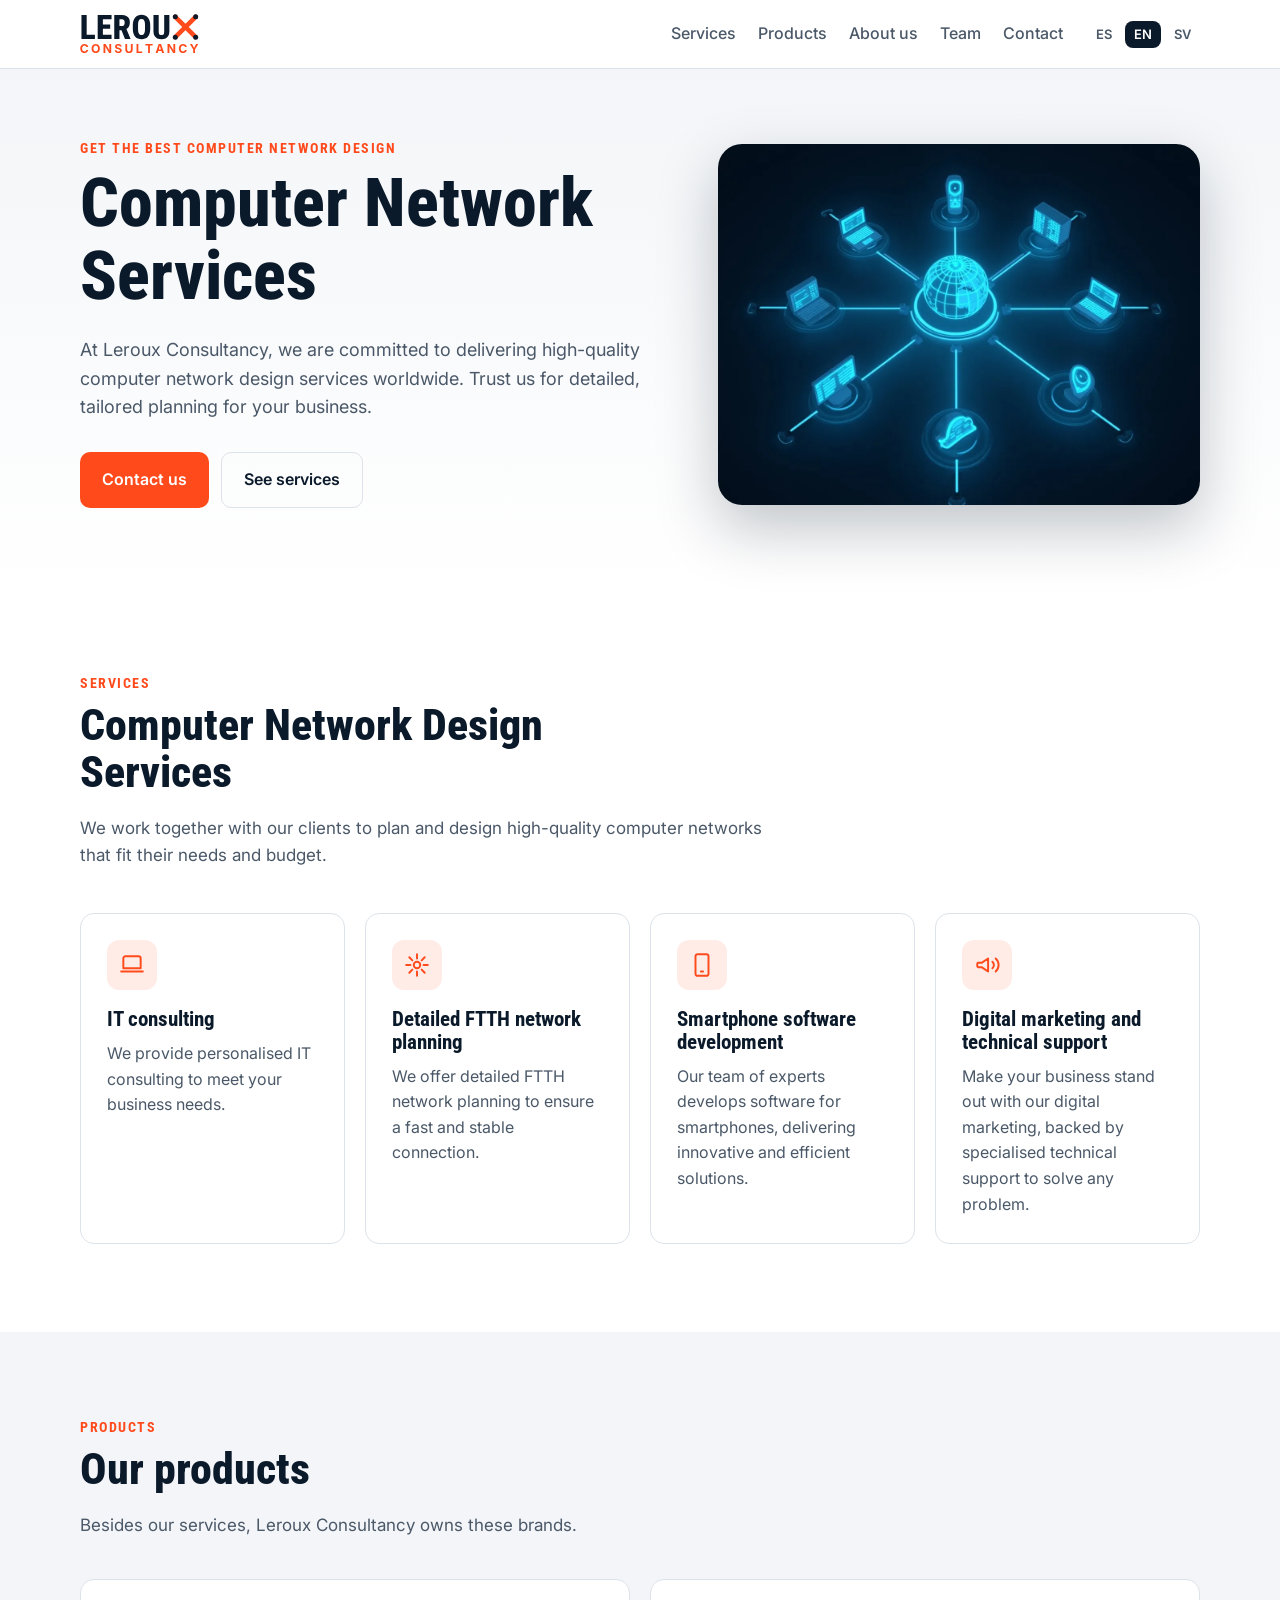
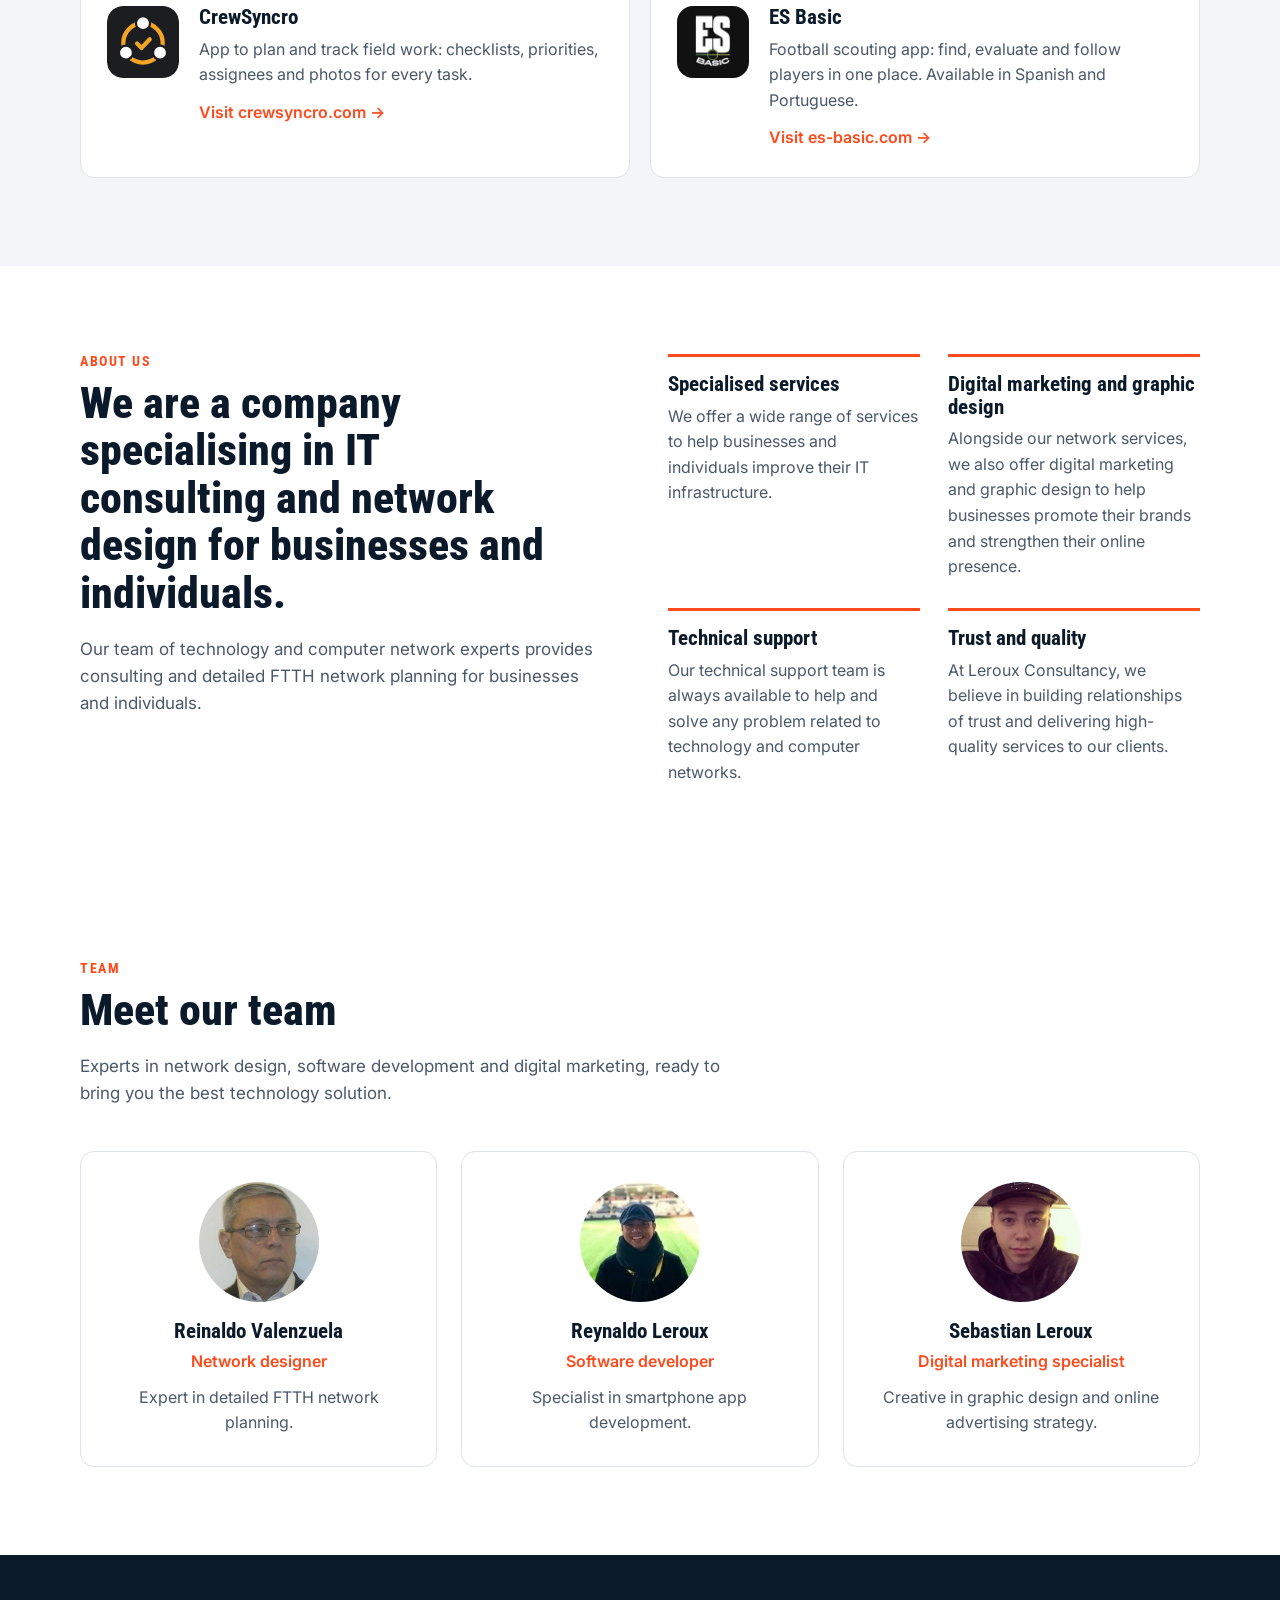
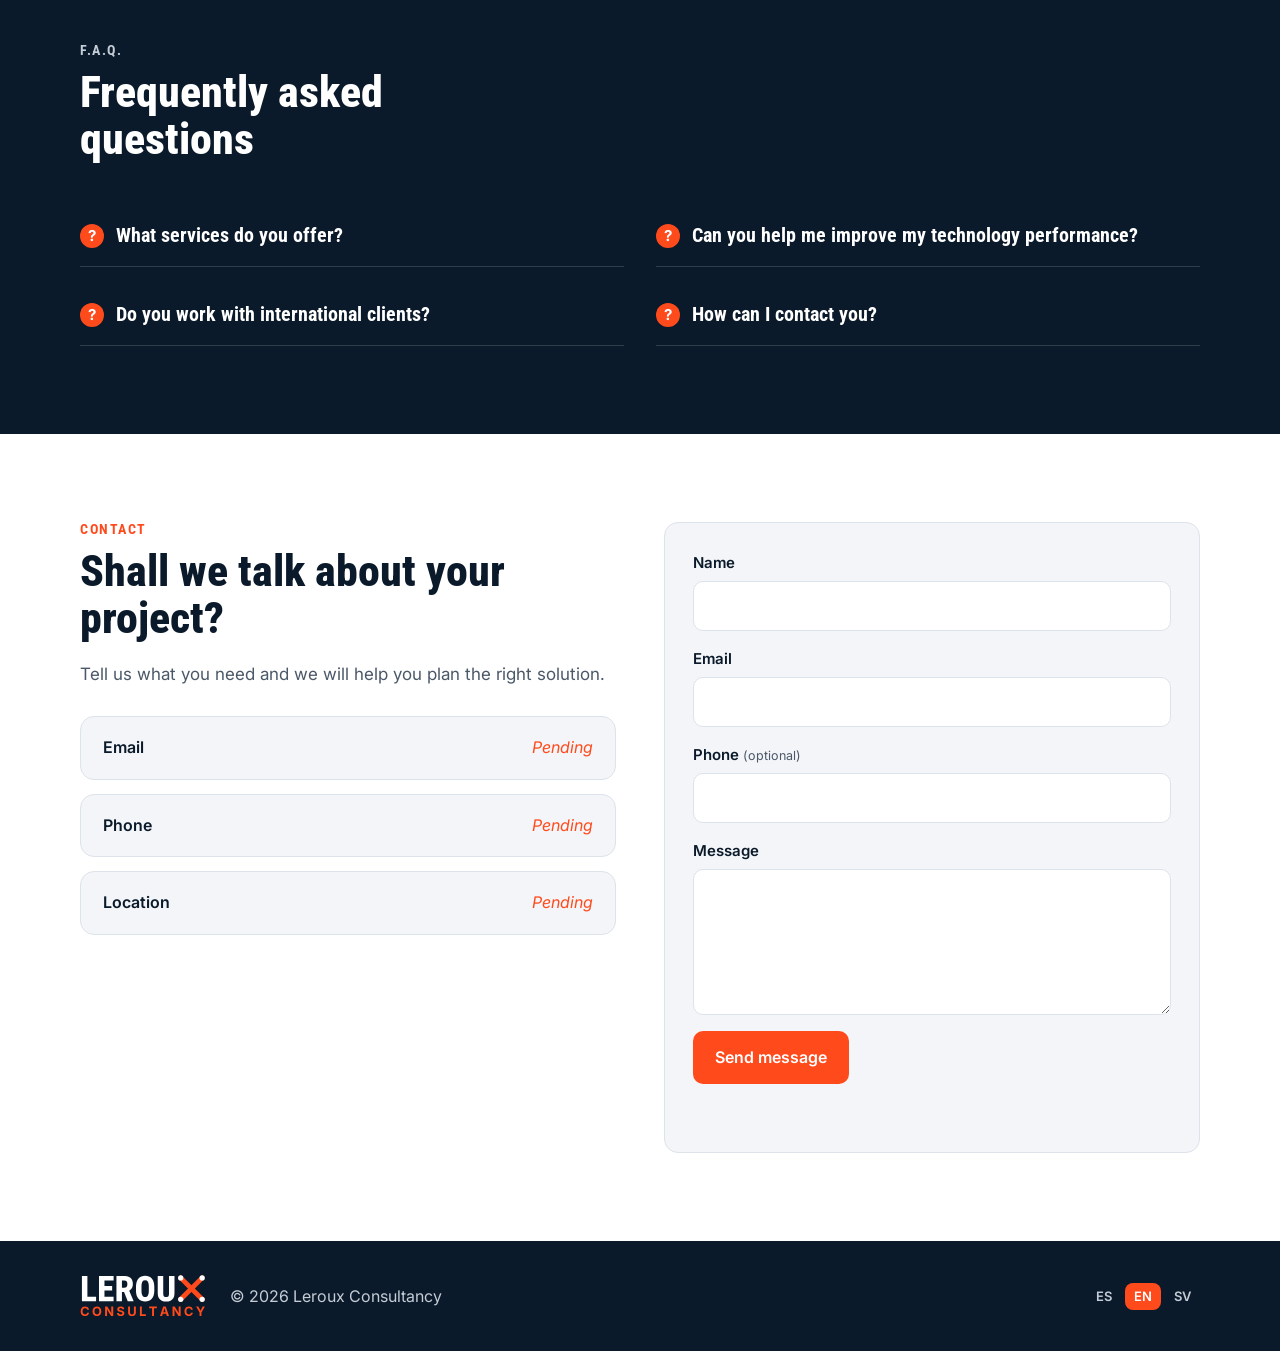
==== en/index.html @ a8c865a7 "Use network photo in the hero section Co-Authored-By: Claude Opus 5.5 <noreply@anthropic.com> Claude" ====
<!doctype html>
<html lang="en">
<head>
<meta charset="utf-8">
<meta name="viewport" content="width=device-width, initial-scale=1">
<title>Leroux Consultancy — Computer network and FTTH design</title>
<meta name="description" content="IT consulting, detailed FTTH network planning, smartphone software development and digital marketing for businesses and individuals.">
<link rel="alternate" hreflang="es" href="https://lerouxconsultancy.com/"><link rel="alternate" hreflang="en" href="https://lerouxconsultancy.com/en/"><link rel="alternate" hreflang="sv" href="https://lerouxconsultancy.com/sv/">
<link rel="icon" href="../assets/logo.svg" type="image/svg+xml">
<link rel="apple-touch-icon" href="../assets/apple-touch-icon.png">
<link rel="preconnect" href="https://fonts.googleapis.com">
<link rel="preconnect" href="https://fonts.gstatic.com" crossorigin>
<link href="https://fonts.googleapis.com/css2?family=Inter:wght@400;500;600&family=Roboto+Condensed:wght@600;700;800&display=swap" rel="stylesheet">
<link rel="stylesheet" href="../assets/styles.css">
</head>
<body>
<header class="site-header">
  <div class="wrap header-row">
    <a class="brand" href="../en/" aria-label="Leroux Consultancy"><svg class="wordmark" aria-hidden="true" xmlns="http://www.w3.org/2000/svg" viewBox="0 0 394.6 153.0"><path d="M65.41015625 78.544921875V91.09375H25.2734375V20.0H40.80078125V78.544921875ZM115.03125 78.544921875V91.09375H73.625V20.0H115.03125V32.59765625H89.15234375V48.515625H110.9296875V60.625H89.15234375V78.544921875ZM123.099609375 20.0H146.68359375Q153.8125 20.0 158.939453125 22.44140625Q164.06640625 24.8828125 166.8251953125 29.66796875Q169.583984375 34.453125 169.583984375 41.484375Q169.583984375 47.44140625 168.021484375 51.5185546875Q166.458984375 55.595703125 163.626953125 58.28125Q161.72265625 60.087890625 159.330078125 61.40625L171.634765625 90.361328125V91.09375H155.033203125L144.6328125 65.5078125H138.626953125V91.09375H123.099609375ZM138.626953125 52.958984375H146.29296875Q148.9296875 52.958984375 150.638671875 51.73828125Q152.34765625 50.517578125 153.2021484375 48.2470703125Q154.056640625 45.9765625 154.056640625 42.8515625Q154.056640625 39.62890625 153.2509765625 37.333984375Q152.4453125 35.0390625 150.8583984375 33.818359375Q149.271484375 32.59765625 146.68359375 32.59765625H138.626953125ZM230.38671875 50.126953125V61.455078125Q230.38671875 69.0234375 228.53125 74.7607421875Q226.67578125 80.498046875 223.2333984375 84.35546875Q219.791015625 88.212890625 215.0302734375 90.1416015625Q210.26953125 92.0703125 204.5078125 92.0703125Q198.697265625 92.0703125 193.912109375 90.1416015625Q189.126953125 88.212890625 185.66015625 84.35546875Q182.193359375 80.498046875 180.3134765625 74.7607421875Q178.43359375 69.0234375 178.43359375 61.455078125V50.126953125Q178.43359375 42.4609375 180.3134765625 36.6259765625Q182.193359375 30.791015625 185.6357421875 26.9091796875Q189.078125 23.02734375 193.8388671875 21.025390625Q198.599609375 19.0234375 204.41015625 19.0234375Q210.220703125 19.0234375 214.9814453125 21.025390625Q219.7421875 23.02734375 223.1845703125 26.9091796875Q226.626953125 30.791015625 228.5068359375 36.6259765625Q230.38671875 42.4609375 230.38671875 50.126953125ZM214.810546875 61.455078125V50.029296875Q214.810546875 45.09765625 214.1513671875 41.630859375Q213.4921875 38.1640625 212.173828125 35.966796875Q210.85546875 33.76953125 208.9267578125 32.744140625Q206.998046875 31.71875 204.41015625 31.71875Q201.7734375 31.71875 199.8203125 32.744140625Q197.8671875 33.76953125 196.5732421875 35.966796875Q195.279296875 38.1640625 194.6689453125 41.630859375Q194.05859375 45.09765625 194.05859375 50.029296875V61.455078125Q194.05859375 66.240234375 194.693359375 69.658203125Q195.328125 73.076171875 196.646484375 75.224609375Q197.96484375 77.373046875 199.91796875 78.3984375Q201.87109375 79.423828125 204.5078125 79.423828125Q207.046875 79.423828125 208.9755859375 78.3984375Q210.904296875 77.373046875 212.1982421875 75.224609375Q213.4921875 73.076171875 214.1513671875 69.658203125Q214.810546875 66.240234375 214.810546875 61.455078125ZM272.048828125 20.0H287.576171875V68.583984375Q287.576171875 76.8359375 284.5732421875 82.0361328125Q281.5703125 87.236328125 276.248046875 89.6533203125Q270.92578125 92.0703125 263.89453125 92.0703125Q256.814453125 92.0703125 251.443359375 89.6533203125Q246.072265625 87.236328125 243.0693359375 82.0361328125Q240.06640625 76.8359375 240.06640625 68.583984375V20.0H255.642578125V68.583984375Q255.642578125 73.125 256.5703125 75.4931640625Q257.498046875 77.861328125 259.3291015625 78.69140625Q261.16015625 79.521484375 263.89453125 79.521484375Q266.677734375 79.521484375 268.4599609375 78.69140625Q270.2421875 77.861328125 271.1455078125 75.4931640625Q272.048828125 73.125 272.048828125 68.583984375Z" fill="currentColor"/><path d="M305.16 25.15 L365.95 85.94 M365.95 25.15 L305.16 85.94" stroke="#ff4a1c" stroke-width="13.76" stroke-linecap="round"/><g fill="currentColor"><circle cx="305.16" cy="25.15" r="7.46"/><circle cx="305.16" cy="85.94" r="7.46"/><circle cx="365.95" cy="25.15" r="7.46"/><circle cx="365.95" cy="85.94" r="7.46"/></g><path d="M34.00830078125 133.40537109375Q30.4794921875 133.40537109375 27.6903076171875 131.8013671875Q24.901123046875 130.19736328125 23.2882080078125 127.149755859375Q21.67529296875 124.1021484375 21.67529296875 119.78916015625Q21.67529296875 115.458349609375 23.297119140625 112.4018310546875Q24.9189453125 109.3453125 27.717041015625 107.74130859375Q30.51513671875 106.1373046875 34.00830078125 106.1373046875Q36.271728515625 106.1373046875 38.2232666015625 106.7699951171875Q40.1748046875 107.402685546875 41.689697265625 108.614599609375Q43.20458984375 109.826513671875 44.1669921875 111.5820068359375Q45.12939453125 113.3375 45.432373046875 115.58310546875H39.92529296875Q39.7470703125 114.478125 39.2391357421875 113.6315673828125Q38.731201171875 112.785009765625 37.9737548828125 112.1879638671875Q37.21630859375 111.59091796875 36.236083984375 111.2790283203125Q35.255859375 110.967138671875 34.115234375 110.967138671875Q32.0478515625 110.967138671875 30.4884033203125 112.000830078125Q28.928955078125 113.034521484375 28.0645751953125 115.0038818359375Q27.2001953125 116.9732421875 27.2001953125 119.78916015625Q27.2001953125 122.658544921875 28.073486328125 124.618994140625Q28.94677734375 126.579443359375 30.497314453125 127.577490234375Q32.0478515625 128.575537109375 34.097412109375 128.575537109375Q35.238037109375 128.575537109375 36.2093505859375 128.2636474609375Q37.1806640625 127.9517578125 37.9559326171875 127.3547119140625Q38.731201171875 126.757666015625 39.2391357421875 125.902197265625Q39.7470703125 125.046728515625 39.943115234375 123.9595703125H45.4501953125Q45.236328125 125.8130859375 44.3541259765625 127.506201171875Q43.471923828125 129.19931640625 42.010498046875 130.535986328125Q40.549072265625 131.87265625 38.53515625 132.639013671875Q36.521240234375 133.40537109375 34.00830078125 133.40537109375ZM67.7868896484375 133.40537109375Q64.2759033203125 133.40537109375 61.468896484374994 131.8013671875Q58.6618896484375 130.19736328125 57.03115234375 127.149755859375Q55.4004150390625 124.1021484375 55.4004150390625 119.78916015625Q55.4004150390625 115.458349609375 57.03115234375 112.4018310546875Q58.6618896484375 109.3453125 61.468896484374994 107.74130859375Q64.2759033203125 106.1373046875 67.7868896484375 106.1373046875Q71.3156982421875 106.1373046875 74.1137939453125 107.74130859375Q76.9118896484375 109.3453125 78.542626953125 112.4018310546875Q80.1733642578125 115.458349609375 80.1733642578125 119.78916015625Q80.1733642578125 124.1021484375 78.542626953125 127.149755859375Q76.9118896484375 130.19736328125 74.1137939453125 131.8013671875Q71.3156982421875 133.40537109375 67.7868896484375 133.40537109375ZM67.7868896484375 128.575537109375Q69.8542724609375 128.575537109375 71.3958984375 127.5685791015625Q72.9375244140625 126.56162109375 73.7929931640625 124.5922607421875Q74.6484619140625 122.622900390625 74.6484619140625 119.78916015625Q74.6484619140625 116.919775390625 73.7929931640625 114.9504150390625Q72.9375244140625 112.9810546875 71.3958984375 111.9740966796875Q69.8542724609375 110.967138671875 67.7868896484375 110.967138671875Q65.7373291015625 110.967138671875 64.1867919921875 111.9830078125Q62.6362548828125 112.998876953125 61.7807861328125 114.9682373046875Q60.9253173828125 116.93759765625 60.9253173828125 119.78916015625Q60.9253173828125 122.622900390625 61.7807861328125 124.583349609375Q62.6362548828125 126.543798828125 64.1867919921875 127.55966796875Q65.7373291015625 128.575537109375 67.7868896484375 128.575537109375ZM90.979052734375 133.04892578125V106.49375H97.038623046875L105.43291015625 119.93173828125Q106.07451171875 120.9654296875 106.733935546875 122.17734375Q107.393359375 123.3892578125 108.088427734375 124.868505859375Q108.42705078125 125.59921875 108.7478515625 126.41904296875Q108.71220703125 125.741796875 108.6765625 125.046728515625Q108.56962890625 123.371435546875 108.49833984375 121.838720703125Q108.42705078125 120.306005859375 108.42705078125 119.236669921875V106.49375H113.98759765625V133.04892578125H107.910205078125L100.282275390625 120.85849609375Q99.44462890625 119.486181640625 98.73173828125 118.1940673828125Q98.01884765625 116.901953125 97.252490234375 115.33359375Q96.7712890625 114.389013671875 96.183154296875 113.194921875Q96.254443359375 114.282080078125 96.30791015625 115.29794921875Q96.41484375 117.062353515625 96.4772216796875 118.4970458984375Q96.539599609375 119.93173828125 96.539599609375 120.840673828125V133.04892578125ZM135.2549560546875 133.441015625Q132.0647705078125 133.441015625 129.7033203125 132.460791015625Q127.34187011718751 131.48056640625 126.02302246093751 129.55576171875Q124.70417480468751 127.63095703125 124.63288574218751 124.8150390625H129.9260986328125Q130.0330322265625 126.151708984375 130.7281005859375 127.0517333984375Q131.4231689453125 127.9517578125 132.5816162109375 128.397314453125Q133.7400634765625 128.84287109375 135.2014892578125 128.84287109375Q136.6629150390625 128.84287109375 137.741162109375 128.4240478515625Q138.8194091796875 128.005224609375 139.4253662109375 127.2388671875Q140.0313232421875 126.472509765625 140.0313232421875 125.456640625Q140.0313232421875 124.547705078125 139.487744140625 123.9328369140625Q138.9441650390625 123.31796875 137.9282958984375 122.872412109375Q136.9124267578125 122.42685546875 135.4510009765625 122.088232421875L132.5281494140625 121.35751953125Q129.1597412109375 120.5376953125 127.25275878906251 118.7822021484375Q125.34577636718751 117.026708984375 125.34577636718751 114.139501953125Q125.34577636718751 111.73349609375 126.63789062500001 109.933447265625Q127.93000488281251 108.1333984375 130.184521484375 107.1353515625Q132.4390380859375 106.1373046875 135.3262451171875 106.1373046875Q138.2669189453125 106.1373046875 140.4590576171875 107.1442626953125Q142.6511962890625 108.151220703125 143.8809326171875 109.9423583984375Q145.1106689453125 111.73349609375 145.1463134765625 114.068212890625H139.8887451171875Q139.7461669921875 112.464208984375 138.525341796875 111.59091796875Q137.3045166015625 110.717626953125 135.2727783203125 110.717626953125Q133.9004638671875 110.717626953125 132.9202392578125 111.109716796875Q131.9400146484375 111.501806640625 131.432080078125 112.196875Q130.9241455078125 112.891943359375 130.9241455078125 113.783056640625Q130.9241455078125 114.76328125 131.5122802734375 115.4137939453125Q132.1004150390625 116.064306640625 133.0806396484375 116.4653076171875Q134.0608642578125 116.86630859375 135.1658447265625 117.133642578125L137.5718505859375 117.72177734375Q139.2471435546875 118.096044921875 140.6907470703125 118.737646484375Q142.1343505859375 119.379248046875 143.2215087890625 120.3149169921875Q144.3086669921875 121.2505859375 144.905712890625 122.5337890625Q145.5027587890625 123.8169921875 145.5027587890625 125.49228515625Q145.5027587890625 127.898291015625 144.2908447265625 129.6894287109375Q143.0789306640625 131.48056640625 140.7798583984375 132.460791015625Q138.4807861328125 133.441015625 135.2549560546875 133.441015625ZM167.09091796875 133.423193359375Q163.81162109375 133.423193359375 161.3432373046875 132.2023681640625Q158.874853515625 130.98154296875 157.5114501953125 128.8072265625Q156.148046875 126.63291015625 156.148046875 123.727880859375V106.49375H161.583837890625V123.28232421875Q161.583837890625 124.832861328125 162.2699951171875 126.0358642578125Q162.95615234375 127.2388671875 164.1947998046875 127.9250244140625Q165.433447265625 128.611181640625 167.09091796875 128.611181640625Q168.7662109375 128.611181640625 170.0048583984375 127.9250244140625Q171.243505859375 127.2388671875 171.9296630859375 126.0358642578125Q172.6158203125 124.832861328125 172.6158203125 123.28232421875V106.49375H178.06943359375V123.727880859375Q178.06943359375 126.63291015625 176.697119140625 128.8072265625Q175.3248046875 130.98154296875 172.8564208984375 132.2023681640625Q170.388037109375 133.423193359375 167.09091796875 133.423193359375ZM189.5880126953125 133.04892578125V106.49375H195.0238037109375V128.539892578125H206.4835205078125V133.04892578125ZM215.88125 111.002783203125V106.49375H237.570947265625V111.002783203125H229.46181640625V133.04892578125H224.008203125V111.002783203125ZM246.5052978515625 133.04892578125 255.5768310546875 106.49375H262.7057373046875L272.0089599609375 133.04892578125H265.9672119140625L263.9176513671875 126.882421875H254.4896728515625L252.5114013671875 133.04892578125ZM262.5096923828125 122.622900390625 261.7076904296875 120.234716796875Q260.9413330078125 117.757421875 260.1571533203125 114.79892578125Q259.6403076171875 112.891943359375 259.0878173828125 110.77109375Q258.5531494140625 112.927587890625 258.0897705078125 114.8345703125Q257.3412353515625 117.810888671875 256.6105224609375 120.234716796875L255.8441650390625 122.622900390625ZM282.012646484375 133.04892578125V106.49375H288.072216796875L296.46650390625 119.93173828125Q297.10810546875 120.9654296875 297.767529296875 122.17734375Q298.426953125 123.3892578125 299.122021484375 124.868505859375Q299.46064453125 125.59921875 299.7814453125 126.41904296875Q299.74580078125 125.741796875 299.71015625 125.046728515625Q299.60322265625 123.371435546875 299.53193359375 121.838720703125Q299.46064453125 120.306005859375 299.46064453125 119.236669921875V106.49375H305.02119140625V133.04892578125H298.943798828125L291.315869140625 120.85849609375Q290.47822265625 119.486181640625 289.76533203125 118.1940673828125Q289.05244140625 116.901953125 288.286083984375 115.33359375Q287.8048828125 114.389013671875 287.216748046875 113.194921875Q287.288037109375 114.282080078125 287.34150390625 115.29794921875Q287.4484375 117.062353515625 287.5108154296875 118.4970458984375Q287.573193359375 119.93173828125 287.573193359375 120.840673828125V133.04892578125ZM328.15988769531253 133.40537109375Q324.63107910156253 133.40537109375 321.84189453125003 131.8013671875Q319.05270996093753 130.19736328125 317.43979492187503 127.149755859375Q315.82687988281253 124.1021484375 315.82687988281253 119.78916015625Q315.82687988281253 115.458349609375 317.44870605468753 112.4018310546875Q319.07053222656253 109.3453125 321.86862792968753 107.74130859375Q324.66672363281253 106.1373046875 328.15988769531253 106.1373046875Q330.42331542968753 106.1373046875 332.37485351562503 106.7699951171875Q334.32639160156253 107.402685546875 335.84128417968753 108.614599609375Q337.35617675781253 109.826513671875 338.31857910156253 111.5820068359375Q339.28098144531253 113.3375 339.58395996093753 115.58310546875H334.07687988281253Q333.89865722656253 114.478125 333.39072265625003 113.6315673828125Q332.88278808593753 112.785009765625 332.12534179687503 112.1879638671875Q331.36789550781253 111.59091796875 330.38767089843753 111.2790283203125Q329.40744628906253 110.967138671875 328.26682128906253 110.967138671875Q326.19943847656253 110.967138671875 324.63999023437503 112.000830078125Q323.08054199218753 113.034521484375 322.21616210937503 115.0038818359375Q321.35178222656253 116.9732421875 321.35178222656253 119.78916015625Q321.35178222656253 122.658544921875 322.22507324218753 124.618994140625Q323.09836425781253 126.579443359375 324.64890136718753 127.577490234375Q326.19943847656253 128.575537109375 328.24899902343753 128.575537109375Q329.38962402343753 128.575537109375 330.36093750000003 128.2636474609375Q331.33225097656253 127.9517578125 332.10751953125003 127.3547119140625Q332.88278808593753 126.757666015625 333.39072265625003 125.902197265625Q333.89865722656253 125.046728515625 334.09470214843753 123.9595703125H339.60178222656253Q339.38791503906253 125.8130859375 338.50571289062503 127.506201171875Q337.62351074218753 129.19931640625 336.16208496093753 130.535986328125Q334.70065917968753 131.87265625 332.68674316406253 132.639013671875Q330.67282714843753 133.40537109375 328.15988769531253 133.40537109375ZM358.58789062500006 133.04892578125V123.06845703125L348.75000000000006 106.49375H355.11254882812506L359.60375976562506 114.76328125Q360.29882812500006 116.01083984375 360.83349609375006 117.240576171875Q361.08300781250006 117.810888671875 361.33251953125006 118.4703125Q361.58203125000006 117.79306640625 361.81372070312506 117.22275390625Q362.33056640625006 115.993017578125 362.98999023437506 114.76328125L367.33862304687506 106.49375H373.68334960937506L364.00585937500006 123.06845703125V133.04892578125Z" fill="#ff4a1c"/></svg></a>
    <nav class="nav" aria-label="Main menu">
      <a href="#servicios">Services</a>
      <a href="#productos">Products</a>
      <a href="#nosotros">About us</a>
      <a href="#equipo">Team</a>
      <a href="#contacto">Contact</a>
    </nav>
    <div class="lang" aria-label="Language"><a href="../" hreflang="es" lang="es">ES</a><a href="../en/" hreflang="en" lang="en" aria-current="true">EN</a><a href="../sv/" hreflang="sv" lang="sv">SV</a></div>
  </div>
</header>

<main>
  <section class="hero">
    <div class="wrap hero-grid">
      <div>
        <p class="eyebrow">Get the best computer network design</p>
        <h1>Computer Network Services</h1>
        <p class="lead">At Leroux Consultancy, we are committed to delivering high-quality computer network design services worldwide. Trust us for detailed, tailored planning for your business.</p>
        <div class="actions">
          <a class="btn btn-primary" href="#contacto">Contact us</a>
          <a class="btn btn-ghost" href="#servicios">See services</a>
        </div>
      </div>
      <picture class="hero-photo">
        <source srcset="../assets/hero-redes.webp" type="image/webp">
        <img src="../assets/hero-redes.jpg" alt="Connected computer network: a central globe linked to computers, servers and devices" width="1200" height="900" fetchpriority="high">
      </picture>
    </div>
  </section>

  <section id="servicios" class="section">
    <div class="wrap">
      <p class="eyebrow">Services</p>
      <h2>Computer Network Design Services</h2>
      <p class="section-lead">We work together with our clients to plan and design high-quality computer networks that fit their needs and budget.</p>
      <div class="cards"><article class="card"><div class="card-icon"><svg viewBox="0 0 24 24" fill="none" stroke="currentColor" stroke-width="1.8" stroke-linecap="round" stroke-linejoin="round" aria-hidden="true"><path d="M4 6a2 2 0 0 1 2-2h12a2 2 0 0 1 2 2v9H4z"/><path d="M2 18h20"/></svg></div><h3>IT consulting</h3><p>We provide personalised IT consulting to meet your business needs.</p></article><article class="card"><div class="card-icon"><svg viewBox="0 0 24 24" fill="none" stroke="currentColor" stroke-width="1.8" stroke-linecap="round" stroke-linejoin="round" aria-hidden="true"><circle cx="12" cy="12" r="3"/><path d="M12 2v4M12 18v4M2 12h4M18 12h4M4.9 4.9l2.8 2.8M16.3 16.3l2.8 2.8M4.9 19.1l2.8-2.8M16.3 7.7l2.8-2.8"/></svg></div><h3>Detailed FTTH network planning</h3><p>We offer detailed FTTH network planning to ensure a fast and stable connection.</p></article><article class="card"><div class="card-icon"><svg viewBox="0 0 24 24" fill="none" stroke="currentColor" stroke-width="1.8" stroke-linecap="round" stroke-linejoin="round" aria-hidden="true"><rect x="6" y="2" width="12" height="20" rx="2"/><path d="M11 18h2"/></svg></div><h3>Smartphone software development</h3><p>Our team of experts develops software for smartphones, delivering innovative and efficient solutions.</p></article><article class="card"><div class="card-icon"><svg viewBox="0 0 24 24" fill="none" stroke="currentColor" stroke-width="1.8" stroke-linecap="round" stroke-linejoin="round" aria-hidden="true"><path d="M3 11v2a1 1 0 0 0 1 1h3l6 4V6L7 10H4a1 1 0 0 0-1 1z"/><path d="M17 9a4 4 0 0 1 0 6"/><path d="M20 6a8 8 0 0 1 0 12"/></svg></div><h3>Digital marketing and technical support</h3><p>Make your business stand out with our digital marketing, backed by specialised technical support to solve any problem.</p></article></div>
    </div>
  </section>

  <section id="productos" class="section section-alt">
    <div class="wrap">
      <p class="eyebrow">Products</p>
      <h2>Our products</h2>
      <p class="section-lead">Besides our services, Leroux Consultancy owns these brands.</p>
      <div class="products"><article class="product"><img src="../assets/crewsyncro.svg" alt="" width="72" height="72"><div><h3>CrewSyncro</h3><p>App to plan and track field work: checklists, priorities, assignees and photos for every task.</p><a class="product-link" href="https://www.crewsyncro.com" target="_blank" rel="noopener">Visit crewsyncro.com →</a></div></article><article class="product"><img src="../assets/esbasic.png" alt="" width="72" height="72"><div><h3>ES Basic</h3><p>Football scouting app: find, evaluate and follow players in one place. Available in Spanish and Portuguese.</p><a class="product-link" href="https://es-basic.com" target="_blank" rel="noopener">Visit es-basic.com →</a></div></article></div>
    </div>
  </section>

  <section id="nosotros" class="section">
    <div class="wrap about-grid">
      <div>
        <p class="eyebrow">About us</p>
        <h2>We are a company specialising in IT consulting and network design for businesses and individuals.</h2>
        <p class="section-lead">Our team of technology and computer network experts provides consulting and detailed FTTH network planning for businesses and individuals.</p>
      </div>
      <div class="features"><div class="feature"><h3>Specialised services</h3><p>We offer a wide range of services to help businesses and individuals improve their IT infrastructure.</p></div><div class="feature"><h3>Digital marketing and graphic design</h3><p>Alongside our network services, we also offer digital marketing and graphic design to help businesses promote their brands and strengthen their online presence.</p></div><div class="feature"><h3>Technical support</h3><p>Our technical support team is always available to help and solve any problem related to technology and computer networks.</p></div><div class="feature"><h3>Trust and quality</h3><p>At Leroux Consultancy, we believe in building relationships of trust and delivering high-quality services to our clients.</p></div></div>
    </div>
  </section>

  <section id="equipo" class="section">
    <div class="wrap">
      <p class="eyebrow">Team</p>
      <h2>Meet our team</h2>
      <p class="section-lead">Experts in network design, software development and digital marketing, ready to bring you the best technology solution.</p>
      <div class="team"><article class="member"><img class="avatar" src="../assets/team/reinaldo-valenzuela.jpg" alt="Reinaldo Valenzuela" width="120" height="120"><h3>Reinaldo Valenzuela</h3><p class="role">Network designer</p><p>Expert in detailed FTTH network planning.</p></article><article class="member"><img class="avatar" src="../assets/team/reynaldo-leroux.jpg" alt="Reynaldo Leroux" width="120" height="120"><h3>Reynaldo Leroux</h3><p class="role">Software developer</p><p>Specialist in smartphone app development.</p></article><article class="member"><img class="avatar" src="../assets/team/sebastian-leroux.jpg" alt="Sebastian Leroux" width="120" height="120"><h3>Sebastian Leroux</h3><p class="role">Digital marketing specialist</p><p>Creative in graphic design and online advertising strategy.</p></article></div>
    </div>
  </section>

  <section id="faq" class="section section-dark">
    <div class="wrap">
      <p class="eyebrow">F.A.Q.</p>
      <h2>Frequently asked questions</h2>
      <div class="faq"><details class="faq-item"><summary>What services do you offer?</summary><p>We offer IT consulting, detailed FTTH network planning, computer network design and software development for smartphones.</p></details><details class="faq-item"><summary>Can you help me improve my technology performance?</summary><p>Yes, our team of technology experts can analyse your current situation and offer solutions and improvements to optimise your technology performance.</p></details><details class="faq-item"><summary>Do you work with international clients?</summary><p>Yes, we have experience working with clients from different parts of the world and adapt to each one&#x27;s needs and requirements.</p></details><details class="faq-item"><summary>How can I contact you?</summary><p>You can contact us through the contact form on this page or by sending us an email. You can also find us on our social media.</p></details></div>
    </div>
  </section>

  <section id="contacto" class="section">
    <div class="wrap contact">
      <div>
        <p class="eyebrow">Contact</p>
        <h2>Shall we talk about your project?</h2>
        <p class="section-lead">Tell us what you need and we will help you plan the right solution.</p>
        <ul class="contact-list"><li><span>Email</span><em class="todo">Pending</em></li><li><span>Phone</span><em class="todo">Pending</em></li><li><span>Location</span><em class="todo">Pending</em></li></ul>
      </div>
      <form class="contact-form" id="contact-form" data-key="" data-ok="Thank you! We received your message and will get back to you soon." data-error="Your message could not be sent. Please try again or email us." data-sending="Sending…" novalidate>
        <input type="hidden" name="subject" value="New message from lerouxconsultancy.com">
        <input type="checkbox" name="botcheck" class="hp" tabindex="-1" autocomplete="off" aria-hidden="true">
        <label>Name<input name="name" autocomplete="name" required></label>
        <label>Email<input name="email" type="email" autocomplete="email" required></label>
        <label><span>Phone <small>(optional)</small></span><input name="phone" type="tel" autocomplete="tel"></label>
        <label>Message<textarea name="message" rows="5" required></textarea></label>
        <button class="btn btn-primary" type="submit">Send message</button>
        <p class="form-status" role="status" aria-live="polite"></p>
      </form>
    </div>
  </section>
</main>

<footer class="site-footer">
  <div class="wrap footer-row">
    <div class="footer-brand"><svg class="wordmark" aria-hidden="true" xmlns="http://www.w3.org/2000/svg" viewBox="0 0 394.6 153.0"><path d="M65.41015625 78.544921875V91.09375H25.2734375V20.0H40.80078125V78.544921875ZM115.03125 78.544921875V91.09375H73.625V20.0H115.03125V32.59765625H89.15234375V48.515625H110.9296875V60.625H89.15234375V78.544921875ZM123.099609375 20.0H146.68359375Q153.8125 20.0 158.939453125 22.44140625Q164.06640625 24.8828125 166.8251953125 29.66796875Q169.583984375 34.453125 169.583984375 41.484375Q169.583984375 47.44140625 168.021484375 51.5185546875Q166.458984375 55.595703125 163.626953125 58.28125Q161.72265625 60.087890625 159.330078125 61.40625L171.634765625 90.361328125V91.09375H155.033203125L144.6328125 65.5078125H138.626953125V91.09375H123.099609375ZM138.626953125 52.958984375H146.29296875Q148.9296875 52.958984375 150.638671875 51.73828125Q152.34765625 50.517578125 153.2021484375 48.2470703125Q154.056640625 45.9765625 154.056640625 42.8515625Q154.056640625 39.62890625 153.2509765625 37.333984375Q152.4453125 35.0390625 150.8583984375 33.818359375Q149.271484375 32.59765625 146.68359375 32.59765625H138.626953125ZM230.38671875 50.126953125V61.455078125Q230.38671875 69.0234375 228.53125 74.7607421875Q226.67578125 80.498046875 223.2333984375 84.35546875Q219.791015625 88.212890625 215.0302734375 90.1416015625Q210.26953125 92.0703125 204.5078125 92.0703125Q198.697265625 92.0703125 193.912109375 90.1416015625Q189.126953125 88.212890625 185.66015625 84.35546875Q182.193359375 80.498046875 180.3134765625 74.7607421875Q178.43359375 69.0234375 178.43359375 61.455078125V50.126953125Q178.43359375 42.4609375 180.3134765625 36.6259765625Q182.193359375 30.791015625 185.6357421875 26.9091796875Q189.078125 23.02734375 193.8388671875 21.025390625Q198.599609375 19.0234375 204.41015625 19.0234375Q210.220703125 19.0234375 214.9814453125 21.025390625Q219.7421875 23.02734375 223.1845703125 26.9091796875Q226.626953125 30.791015625 228.5068359375 36.6259765625Q230.38671875 42.4609375 230.38671875 50.126953125ZM214.810546875 61.455078125V50.029296875Q214.810546875 45.09765625 214.1513671875 41.630859375Q213.4921875 38.1640625 212.173828125 35.966796875Q210.85546875 33.76953125 208.9267578125 32.744140625Q206.998046875 31.71875 204.41015625 31.71875Q201.7734375 31.71875 199.8203125 32.744140625Q197.8671875 33.76953125 196.5732421875 35.966796875Q195.279296875 38.1640625 194.6689453125 41.630859375Q194.05859375 45.09765625 194.05859375 50.029296875V61.455078125Q194.05859375 66.240234375 194.693359375 69.658203125Q195.328125 73.076171875 196.646484375 75.224609375Q197.96484375 77.373046875 199.91796875 78.3984375Q201.87109375 79.423828125 204.5078125 79.423828125Q207.046875 79.423828125 208.9755859375 78.3984375Q210.904296875 77.373046875 212.1982421875 75.224609375Q213.4921875 73.076171875 214.1513671875 69.658203125Q214.810546875 66.240234375 214.810546875 61.455078125ZM272.048828125 20.0H287.576171875V68.583984375Q287.576171875 76.8359375 284.5732421875 82.0361328125Q281.5703125 87.236328125 276.248046875 89.6533203125Q270.92578125 92.0703125 263.89453125 92.0703125Q256.814453125 92.0703125 251.443359375 89.6533203125Q246.072265625 87.236328125 243.0693359375 82.0361328125Q240.06640625 76.8359375 240.06640625 68.583984375V20.0H255.642578125V68.583984375Q255.642578125 73.125 256.5703125 75.4931640625Q257.498046875 77.861328125 259.3291015625 78.69140625Q261.16015625 79.521484375 263.89453125 79.521484375Q266.677734375 79.521484375 268.4599609375 78.69140625Q270.2421875 77.861328125 271.1455078125 75.4931640625Q272.048828125 73.125 272.048828125 68.583984375Z" fill="currentColor"/><path d="M305.16 25.15 L365.95 85.94 M365.95 25.15 L305.16 85.94" stroke="#ff4a1c" stroke-width="13.76" stroke-linecap="round"/><g fill="currentColor"><circle cx="305.16" cy="25.15" r="7.46"/><circle cx="305.16" cy="85.94" r="7.46"/><circle cx="365.95" cy="25.15" r="7.46"/><circle cx="365.95" cy="85.94" r="7.46"/></g><path d="M34.00830078125 133.40537109375Q30.4794921875 133.40537109375 27.6903076171875 131.8013671875Q24.901123046875 130.19736328125 23.2882080078125 127.149755859375Q21.67529296875 124.1021484375 21.67529296875 119.78916015625Q21.67529296875 115.458349609375 23.297119140625 112.4018310546875Q24.9189453125 109.3453125 27.717041015625 107.74130859375Q30.51513671875 106.1373046875 34.00830078125 106.1373046875Q36.271728515625 106.1373046875 38.2232666015625 106.7699951171875Q40.1748046875 107.402685546875 41.689697265625 108.614599609375Q43.20458984375 109.826513671875 44.1669921875 111.5820068359375Q45.12939453125 113.3375 45.432373046875 115.58310546875H39.92529296875Q39.7470703125 114.478125 39.2391357421875 113.6315673828125Q38.731201171875 112.785009765625 37.9737548828125 112.1879638671875Q37.21630859375 111.59091796875 36.236083984375 111.2790283203125Q35.255859375 110.967138671875 34.115234375 110.967138671875Q32.0478515625 110.967138671875 30.4884033203125 112.000830078125Q28.928955078125 113.034521484375 28.0645751953125 115.0038818359375Q27.2001953125 116.9732421875 27.2001953125 119.78916015625Q27.2001953125 122.658544921875 28.073486328125 124.618994140625Q28.94677734375 126.579443359375 30.497314453125 127.577490234375Q32.0478515625 128.575537109375 34.097412109375 128.575537109375Q35.238037109375 128.575537109375 36.2093505859375 128.2636474609375Q37.1806640625 127.9517578125 37.9559326171875 127.3547119140625Q38.731201171875 126.757666015625 39.2391357421875 125.902197265625Q39.7470703125 125.046728515625 39.943115234375 123.9595703125H45.4501953125Q45.236328125 125.8130859375 44.3541259765625 127.506201171875Q43.471923828125 129.19931640625 42.010498046875 130.535986328125Q40.549072265625 131.87265625 38.53515625 132.639013671875Q36.521240234375 133.40537109375 34.00830078125 133.40537109375ZM67.7868896484375 133.40537109375Q64.2759033203125 133.40537109375 61.468896484374994 131.8013671875Q58.6618896484375 130.19736328125 57.03115234375 127.149755859375Q55.4004150390625 124.1021484375 55.4004150390625 119.78916015625Q55.4004150390625 115.458349609375 57.03115234375 112.4018310546875Q58.6618896484375 109.3453125 61.468896484374994 107.74130859375Q64.2759033203125 106.1373046875 67.7868896484375 106.1373046875Q71.3156982421875 106.1373046875 74.1137939453125 107.74130859375Q76.9118896484375 109.3453125 78.542626953125 112.4018310546875Q80.1733642578125 115.458349609375 80.1733642578125 119.78916015625Q80.1733642578125 124.1021484375 78.542626953125 127.149755859375Q76.9118896484375 130.19736328125 74.1137939453125 131.8013671875Q71.3156982421875 133.40537109375 67.7868896484375 133.40537109375ZM67.7868896484375 128.575537109375Q69.8542724609375 128.575537109375 71.3958984375 127.5685791015625Q72.9375244140625 126.56162109375 73.7929931640625 124.5922607421875Q74.6484619140625 122.622900390625 74.6484619140625 119.78916015625Q74.6484619140625 116.919775390625 73.7929931640625 114.9504150390625Q72.9375244140625 112.9810546875 71.3958984375 111.9740966796875Q69.8542724609375 110.967138671875 67.7868896484375 110.967138671875Q65.7373291015625 110.967138671875 64.1867919921875 111.9830078125Q62.6362548828125 112.998876953125 61.7807861328125 114.9682373046875Q60.9253173828125 116.93759765625 60.9253173828125 119.78916015625Q60.9253173828125 122.622900390625 61.7807861328125 124.583349609375Q62.6362548828125 126.543798828125 64.1867919921875 127.55966796875Q65.7373291015625 128.575537109375 67.7868896484375 128.575537109375ZM90.979052734375 133.04892578125V106.49375H97.038623046875L105.43291015625 119.93173828125Q106.07451171875 120.9654296875 106.733935546875 122.17734375Q107.393359375 123.3892578125 108.088427734375 124.868505859375Q108.42705078125 125.59921875 108.7478515625 126.41904296875Q108.71220703125 125.741796875 108.6765625 125.046728515625Q108.56962890625 123.371435546875 108.49833984375 121.838720703125Q108.42705078125 120.306005859375 108.42705078125 119.236669921875V106.49375H113.98759765625V133.04892578125H107.910205078125L100.282275390625 120.85849609375Q99.44462890625 119.486181640625 98.73173828125 118.1940673828125Q98.01884765625 116.901953125 97.252490234375 115.33359375Q96.7712890625 114.389013671875 96.183154296875 113.194921875Q96.254443359375 114.282080078125 96.30791015625 115.29794921875Q96.41484375 117.062353515625 96.4772216796875 118.4970458984375Q96.539599609375 119.93173828125 96.539599609375 120.840673828125V133.04892578125ZM135.2549560546875 133.441015625Q132.0647705078125 133.441015625 129.7033203125 132.460791015625Q127.34187011718751 131.48056640625 126.02302246093751 129.55576171875Q124.70417480468751 127.63095703125 124.63288574218751 124.8150390625H129.9260986328125Q130.0330322265625 126.151708984375 130.7281005859375 127.0517333984375Q131.4231689453125 127.9517578125 132.5816162109375 128.397314453125Q133.7400634765625 128.84287109375 135.2014892578125 128.84287109375Q136.6629150390625 128.84287109375 137.741162109375 128.4240478515625Q138.8194091796875 128.005224609375 139.4253662109375 127.2388671875Q140.0313232421875 126.472509765625 140.0313232421875 125.456640625Q140.0313232421875 124.547705078125 139.487744140625 123.9328369140625Q138.9441650390625 123.31796875 137.9282958984375 122.872412109375Q136.9124267578125 122.42685546875 135.4510009765625 122.088232421875L132.5281494140625 121.35751953125Q129.1597412109375 120.5376953125 127.25275878906251 118.7822021484375Q125.34577636718751 117.026708984375 125.34577636718751 114.139501953125Q125.34577636718751 111.73349609375 126.63789062500001 109.933447265625Q127.93000488281251 108.1333984375 130.184521484375 107.1353515625Q132.4390380859375 106.1373046875 135.3262451171875 106.1373046875Q138.2669189453125 106.1373046875 140.4590576171875 107.1442626953125Q142.6511962890625 108.151220703125 143.8809326171875 109.9423583984375Q145.1106689453125 111.73349609375 145.1463134765625 114.068212890625H139.8887451171875Q139.7461669921875 112.464208984375 138.525341796875 111.59091796875Q137.3045166015625 110.717626953125 135.2727783203125 110.717626953125Q133.9004638671875 110.717626953125 132.9202392578125 111.109716796875Q131.9400146484375 111.501806640625 131.432080078125 112.196875Q130.9241455078125 112.891943359375 130.9241455078125 113.783056640625Q130.9241455078125 114.76328125 131.5122802734375 115.4137939453125Q132.1004150390625 116.064306640625 133.0806396484375 116.4653076171875Q134.0608642578125 116.86630859375 135.1658447265625 117.133642578125L137.5718505859375 117.72177734375Q139.2471435546875 118.096044921875 140.6907470703125 118.737646484375Q142.1343505859375 119.379248046875 143.2215087890625 120.3149169921875Q144.3086669921875 121.2505859375 144.905712890625 122.5337890625Q145.5027587890625 123.8169921875 145.5027587890625 125.49228515625Q145.5027587890625 127.898291015625 144.2908447265625 129.6894287109375Q143.0789306640625 131.48056640625 140.7798583984375 132.460791015625Q138.4807861328125 133.441015625 135.2549560546875 133.441015625ZM167.09091796875 133.423193359375Q163.81162109375 133.423193359375 161.3432373046875 132.2023681640625Q158.874853515625 130.98154296875 157.5114501953125 128.8072265625Q156.148046875 126.63291015625 156.148046875 123.727880859375V106.49375H161.583837890625V123.28232421875Q161.583837890625 124.832861328125 162.2699951171875 126.0358642578125Q162.95615234375 127.2388671875 164.1947998046875 127.9250244140625Q165.433447265625 128.611181640625 167.09091796875 128.611181640625Q168.7662109375 128.611181640625 170.0048583984375 127.9250244140625Q171.243505859375 127.2388671875 171.9296630859375 126.0358642578125Q172.6158203125 124.832861328125 172.6158203125 123.28232421875V106.49375H178.06943359375V123.727880859375Q178.06943359375 126.63291015625 176.697119140625 128.8072265625Q175.3248046875 130.98154296875 172.8564208984375 132.2023681640625Q170.388037109375 133.423193359375 167.09091796875 133.423193359375ZM189.5880126953125 133.04892578125V106.49375H195.0238037109375V128.539892578125H206.4835205078125V133.04892578125ZM215.88125 111.002783203125V106.49375H237.570947265625V111.002783203125H229.46181640625V133.04892578125H224.008203125V111.002783203125ZM246.5052978515625 133.04892578125 255.5768310546875 106.49375H262.7057373046875L272.0089599609375 133.04892578125H265.9672119140625L263.9176513671875 126.882421875H254.4896728515625L252.5114013671875 133.04892578125ZM262.5096923828125 122.622900390625 261.7076904296875 120.234716796875Q260.9413330078125 117.757421875 260.1571533203125 114.79892578125Q259.6403076171875 112.891943359375 259.0878173828125 110.77109375Q258.5531494140625 112.927587890625 258.0897705078125 114.8345703125Q257.3412353515625 117.810888671875 256.6105224609375 120.234716796875L255.8441650390625 122.622900390625ZM282.012646484375 133.04892578125V106.49375H288.072216796875L296.46650390625 119.93173828125Q297.10810546875 120.9654296875 297.767529296875 122.17734375Q298.426953125 123.3892578125 299.122021484375 124.868505859375Q299.46064453125 125.59921875 299.7814453125 126.41904296875Q299.74580078125 125.741796875 299.71015625 125.046728515625Q299.60322265625 123.371435546875 299.53193359375 121.838720703125Q299.46064453125 120.306005859375 299.46064453125 119.236669921875V106.49375H305.02119140625V133.04892578125H298.943798828125L291.315869140625 120.85849609375Q290.47822265625 119.486181640625 289.76533203125 118.1940673828125Q289.05244140625 116.901953125 288.286083984375 115.33359375Q287.8048828125 114.389013671875 287.216748046875 113.194921875Q287.288037109375 114.282080078125 287.34150390625 115.29794921875Q287.4484375 117.062353515625 287.5108154296875 118.4970458984375Q287.573193359375 119.93173828125 287.573193359375 120.840673828125V133.04892578125ZM328.15988769531253 133.40537109375Q324.63107910156253 133.40537109375 321.84189453125003 131.8013671875Q319.05270996093753 130.19736328125 317.43979492187503 127.149755859375Q315.82687988281253 124.1021484375 315.82687988281253 119.78916015625Q315.82687988281253 115.458349609375 317.44870605468753 112.4018310546875Q319.07053222656253 109.3453125 321.86862792968753 107.74130859375Q324.66672363281253 106.1373046875 328.15988769531253 106.1373046875Q330.42331542968753 106.1373046875 332.37485351562503 106.7699951171875Q334.32639160156253 107.402685546875 335.84128417968753 108.614599609375Q337.35617675781253 109.826513671875 338.31857910156253 111.5820068359375Q339.28098144531253 113.3375 339.58395996093753 115.58310546875H334.07687988281253Q333.89865722656253 114.478125 333.39072265625003 113.6315673828125Q332.88278808593753 112.785009765625 332.12534179687503 112.1879638671875Q331.36789550781253 111.59091796875 330.38767089843753 111.2790283203125Q329.40744628906253 110.967138671875 328.26682128906253 110.967138671875Q326.19943847656253 110.967138671875 324.63999023437503 112.000830078125Q323.08054199218753 113.034521484375 322.21616210937503 115.0038818359375Q321.35178222656253 116.9732421875 321.35178222656253 119.78916015625Q321.35178222656253 122.658544921875 322.22507324218753 124.618994140625Q323.09836425781253 126.579443359375 324.64890136718753 127.577490234375Q326.19943847656253 128.575537109375 328.24899902343753 128.575537109375Q329.38962402343753 128.575537109375 330.36093750000003 128.2636474609375Q331.33225097656253 127.9517578125 332.10751953125003 127.3547119140625Q332.88278808593753 126.757666015625 333.39072265625003 125.902197265625Q333.89865722656253 125.046728515625 334.09470214843753 123.9595703125H339.60178222656253Q339.38791503906253 125.8130859375 338.50571289062503 127.506201171875Q337.62351074218753 129.19931640625 336.16208496093753 130.535986328125Q334.70065917968753 131.87265625 332.68674316406253 132.639013671875Q330.67282714843753 133.40537109375 328.15988769531253 133.40537109375ZM358.58789062500006 133.04892578125V123.06845703125L348.75000000000006 106.49375H355.11254882812506L359.60375976562506 114.76328125Q360.29882812500006 116.01083984375 360.83349609375006 117.240576171875Q361.08300781250006 117.810888671875 361.33251953125006 118.4703125Q361.58203125000006 117.79306640625 361.81372070312506 117.22275390625Q362.33056640625006 115.993017578125 362.98999023437506 114.76328125L367.33862304687506 106.49375H373.68334960937506L364.00585937500006 123.06845703125V133.04892578125Z" fill="#ff4a1c"/></svg><span>© <span id="year">2026</span> Leroux Consultancy</span></div>
    <div class="lang"><a href="../" hreflang="es" lang="es">ES</a><a href="../en/" hreflang="en" lang="en" aria-current="true">EN</a><a href="../sv/" hreflang="sv" lang="sv">SV</a></div>
  </div>
</footer>
<script src="../assets/site.js" defer></script>
</body>
</html>
---- assets/styles.css ----
:root {
  --bg: #ffffff;
  --bg-alt: #f3f5f8;
  --panel: #0b1a2a;
  --text: #0b1a2a;
  --muted: #4a5868;
  --accent: #ff4a1c;
  --accent-dark: #d93a10;
  --line: #dde3ea;
  --radius: 14px;
  --head: "Roboto Condensed", "Arial Narrow", Arial, sans-serif;
  --body: Inter, system-ui, -apple-system, "Segoe UI", Roboto, Arial, sans-serif;
}
* { box-sizing: border-box; }
html { scroll-behavior: smooth; }
body { margin: 0; background: var(--bg); color: var(--text); font: 16px/1.6 var(--body); }
img, svg { display: block; max-width: 100%; }
a { color: inherit; }
.wrap { width: min(1120px, 100% - 32px); margin-inline: auto; }

.site-header { position: sticky; top: 0; z-index: 10; background: rgba(255,255,255,.92); backdrop-filter: blur(8px); border-bottom: 1px solid var(--line); }
.header-row { display: flex; align-items: center; gap: 24px; min-height: 68px; }
.brand { display: flex; align-items: center; gap: 10px; text-decoration: none; font: 700 20px/1 var(--head); letter-spacing: .2px; }
.brand b { color: var(--accent); font-weight: 700; }
.nav { display: flex; gap: 22px; margin-left: auto; }
.nav a { text-decoration: none; font-weight: 500; color: var(--muted); }
.nav a:hover { color: var(--text); }
.lang { display: flex; gap: 4px; }
.lang a { text-decoration: none; font: 600 13px/1 var(--body); padding: 7px 9px; border-radius: 8px; color: var(--muted); }
.lang a[aria-current] { background: var(--panel); color: #fff; }

h1, h2, h3 { font-family: var(--head); line-height: 1.08; margin: 0; }
h1 { font-size: clamp(40px, 6vw, 68px); font-weight: 800; }
h2 { font-size: clamp(30px, 4vw, 44px); font-weight: 800; max-width: 22ch; }
h3 { font-size: 21px; font-weight: 700; }
.eyebrow { margin: 0 0 12px; font: 700 14px/1 var(--head); letter-spacing: 1.5px; text-transform: uppercase; color: var(--accent); }
.lead { font-size: 18px; color: var(--muted); max-width: 52ch; margin: 22px 0 30px; }
.section-lead { color: var(--muted); max-width: 62ch; margin: 18px 0 0; font-size: 17px; }

.hero { padding: 72px 0 80px; background: linear-gradient(180deg, var(--bg-alt), var(--bg)); }
.hero-grid { display: grid; grid-template-columns: 1.1fr .9fr; gap: 48px; align-items: center; }
.hero-art { width: 100%; height: auto; }
.actions { display: flex; flex-wrap: wrap; gap: 12px; }
.btn { display: inline-flex; align-items: center; padding: 14px 22px; border-radius: 10px; font-weight: 600; text-decoration: none; transition: background .15s, color .15s; }
.btn-primary { background: var(--accent); color: #fff; }
.btn-primary:hover { background: var(--accent-dark); }
.btn-ghost { border: 1.5px solid var(--line); }
.btn-ghost:hover { border-color: var(--text); }

.section { padding: 88px 0; }
.section-alt { background: var(--bg-alt); }
.section-dark { background: var(--panel); color: #fff; }
.section-dark .section-lead, .section-dark p { color: #c4ccd6; }

.cards { display: grid; grid-template-columns: repeat(4, 1fr); gap: 20px; margin-top: 44px; }
.card { background: var(--bg); border: 1px solid var(--line); border-radius: var(--radius); padding: 26px; transition: transform .15s, box-shadow .15s; }
.card:hover { transform: translateY(-3px); box-shadow: 0 12px 30px rgba(11,26,42,.08); }
.card-icon { width: 50px; height: 50px; border-radius: 12px; display: grid; place-items: center; background: rgba(255,74,28,.1); color: var(--accent); margin-bottom: 18px; }
.card-icon svg { width: 26px; height: 26px; }
.card p { color: var(--muted); margin: 10px 0 0; }

.about-grid { display: grid; grid-template-columns: 1fr 1fr; gap: 56px; align-items: start; }
.features { display: grid; grid-template-columns: 1fr 1fr; gap: 28px; }
.feature { border-top: 3px solid var(--accent); padding-top: 16px; }
.feature p { color: var(--muted); margin: 8px 0 0; }

.team { display: grid; grid-template-columns: repeat(3, 1fr); gap: 24px; margin-top: 44px; }
.member { text-align: center; padding: 30px 22px; border: 1px solid var(--line); border-radius: var(--radius); }
.avatar { width: 120px; height: 120px; border-radius: 50%; margin: 0 auto 18px; object-fit: cover; }
.avatar-initials { display: grid; place-items: center; background: var(--panel); color: #fff; font: 700 38px/1 var(--head); }
.member .role { color: var(--accent); font-weight: 600; margin: 6px 0 10px; }
.member p { color: var(--muted); margin: 0; }

.faq { display: grid; grid-template-columns: 1fr 1fr; gap: 16px 32px; margin-top: 40px; }
.faq-item { border-bottom: 1px solid rgba(255,255,255,.15); padding: 18px 0; }
.faq-item summary { cursor: pointer; font: 700 20px/1.3 var(--head); color: #fff; list-style: none; display: flex; gap: 12px; }
.faq-item summary::before { content: "?"; flex: none; width: 24px; height: 24px; border-radius: 50%; background: var(--accent); color: #fff; display: grid; place-items: center; font: 700 15px/1 var(--body); margin-top: 2px; }
.faq-item summary::-webkit-details-marker { display: none; }
.faq-item p { margin: 12px 0 0 36px; }

.contact { display: grid; grid-template-columns: 1fr 1fr; gap: 48px; align-items: center; }
.contact-list { list-style: none; margin: 0; padding: 0; display: grid; gap: 14px; }
.contact-list li { display: flex; justify-content: space-between; gap: 16px; padding: 18px 22px; border: 1px solid var(--line); border-radius: var(--radius); background: var(--bg-alt); }
.contact-list span { font-weight: 600; }
.todo { color: var(--accent); }

.site-footer { background: var(--panel); color: #c4ccd6; padding: 28px 0; }
.footer-row { display: flex; justify-content: space-between; align-items: center; gap: 16px; flex-wrap: wrap; }
.site-footer .lang a { color: #c4ccd6; }
.site-footer .lang a[aria-current] { background: var(--accent); color: #fff; }

@media (max-width: 900px) {
  .hero-grid, .about-grid, .contact { grid-template-columns: 1fr; }
  .cards { grid-template-columns: 1fr 1fr; }
  .team { grid-template-columns: 1fr; }
  .faq { grid-template-columns: 1fr; }
  .nav { display: none; }
  .lang { margin-left: auto; }
}
@media (max-width: 560px) {
  .cards, .features { grid-template-columns: 1fr; }
  .section { padding: 64px 0; }
  .hero { padding: 48px 0 56px; }
}

.contact { align-items: start; }
.contact .contact-list { margin-top: 28px; }
.contact-form { display: grid; gap: 16px; padding: 28px; border: 1px solid var(--line); border-radius: var(--radius); background: var(--bg-alt); }
.contact-form label { display: grid; gap: 6px; font-weight: 600; font-size: 15px; }
.contact-form small { font-weight: 400; color: var(--muted); }
.contact-form input, .contact-form textarea { font: inherit; font-weight: 400; padding: 12px 14px; border: 1px solid var(--line); border-radius: 10px; background: var(--bg); color: var(--text); width: 100%; }
.contact-form input:focus, .contact-form textarea:focus { outline: 2px solid var(--accent); outline-offset: 1px; border-color: transparent; }
.contact-form button { justify-self: start; border: 0; cursor: pointer; font: inherit; font-weight: 600; }
.contact-form button:disabled { opacity: .7; cursor: wait; }
.hp { position: absolute; left: -9999px; }
.form-status { margin: 0; min-height: 1.5em; }
.form-status.ok { color: #16794a; font-weight: 600; }
.form-status.error { color: #c0261b; font-weight: 600; }

.brand { color: var(--text); }
.wordmark { display: block; height: 54px; width: auto; margin-left: -7px; }
.footer-brand { display: flex; align-items: center; gap: 18px; flex-wrap: wrap; }
.site-footer .wordmark { color: #fff; }

.products { display: grid; grid-template-columns: repeat(2, 1fr); gap: 20px; margin-top: 40px; }
.product { display: flex; gap: 20px; align-items: flex-start; padding: 26px; border: 1px solid var(--line); border-radius: var(--radius); background: var(--bg); }
.product img { width: 72px; height: 72px; border-radius: 16px; flex: none; object-fit: cover; }
.product p { color: var(--muted); margin: 8px 0 0; }
.product-link { display: inline-block; margin-top: 12px; font-weight: 600; color: var(--accent); text-decoration: none; }
.product-link:hover { text-decoration: underline; }
@media (max-width: 700px) { .products { grid-template-columns: 1fr; } }

.hero-photo img { width: 100%; height: auto; border-radius: 24px; box-shadow: 0 24px 60px rgba(11,26,42,.25); }
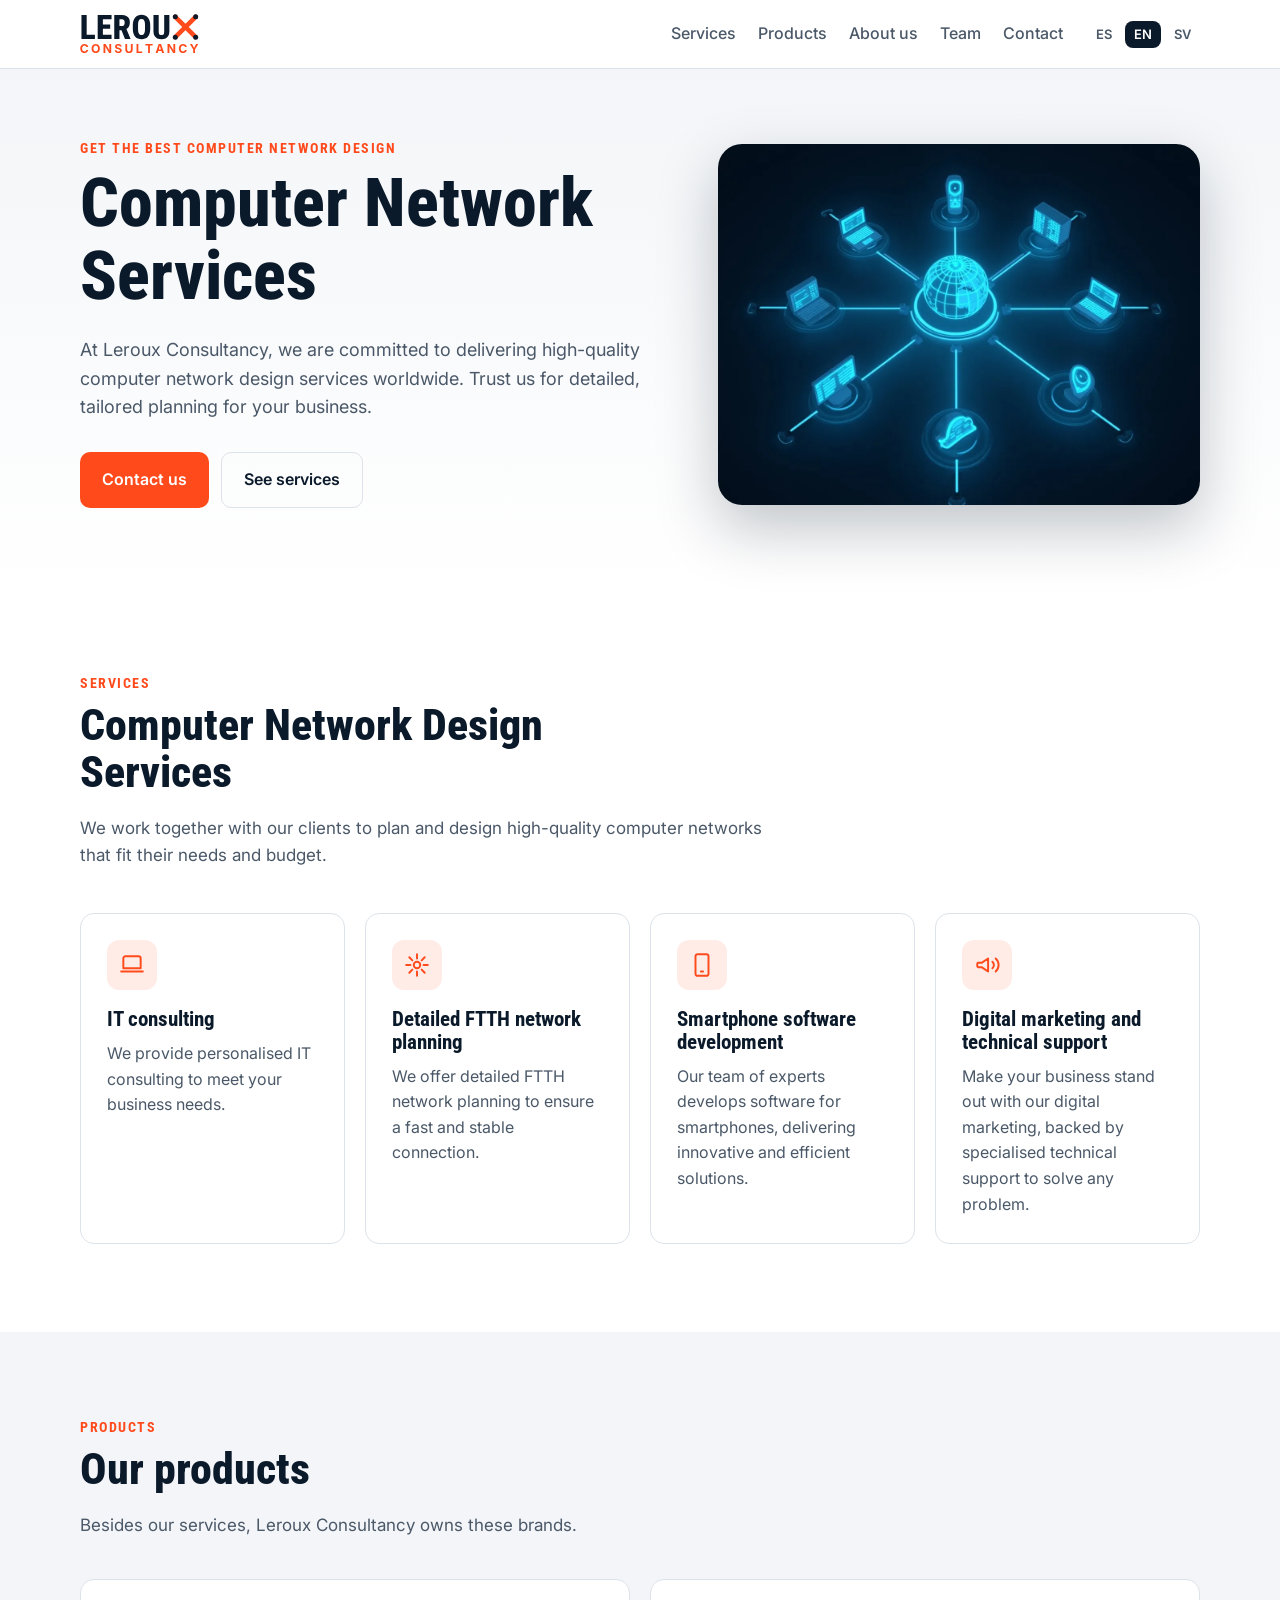
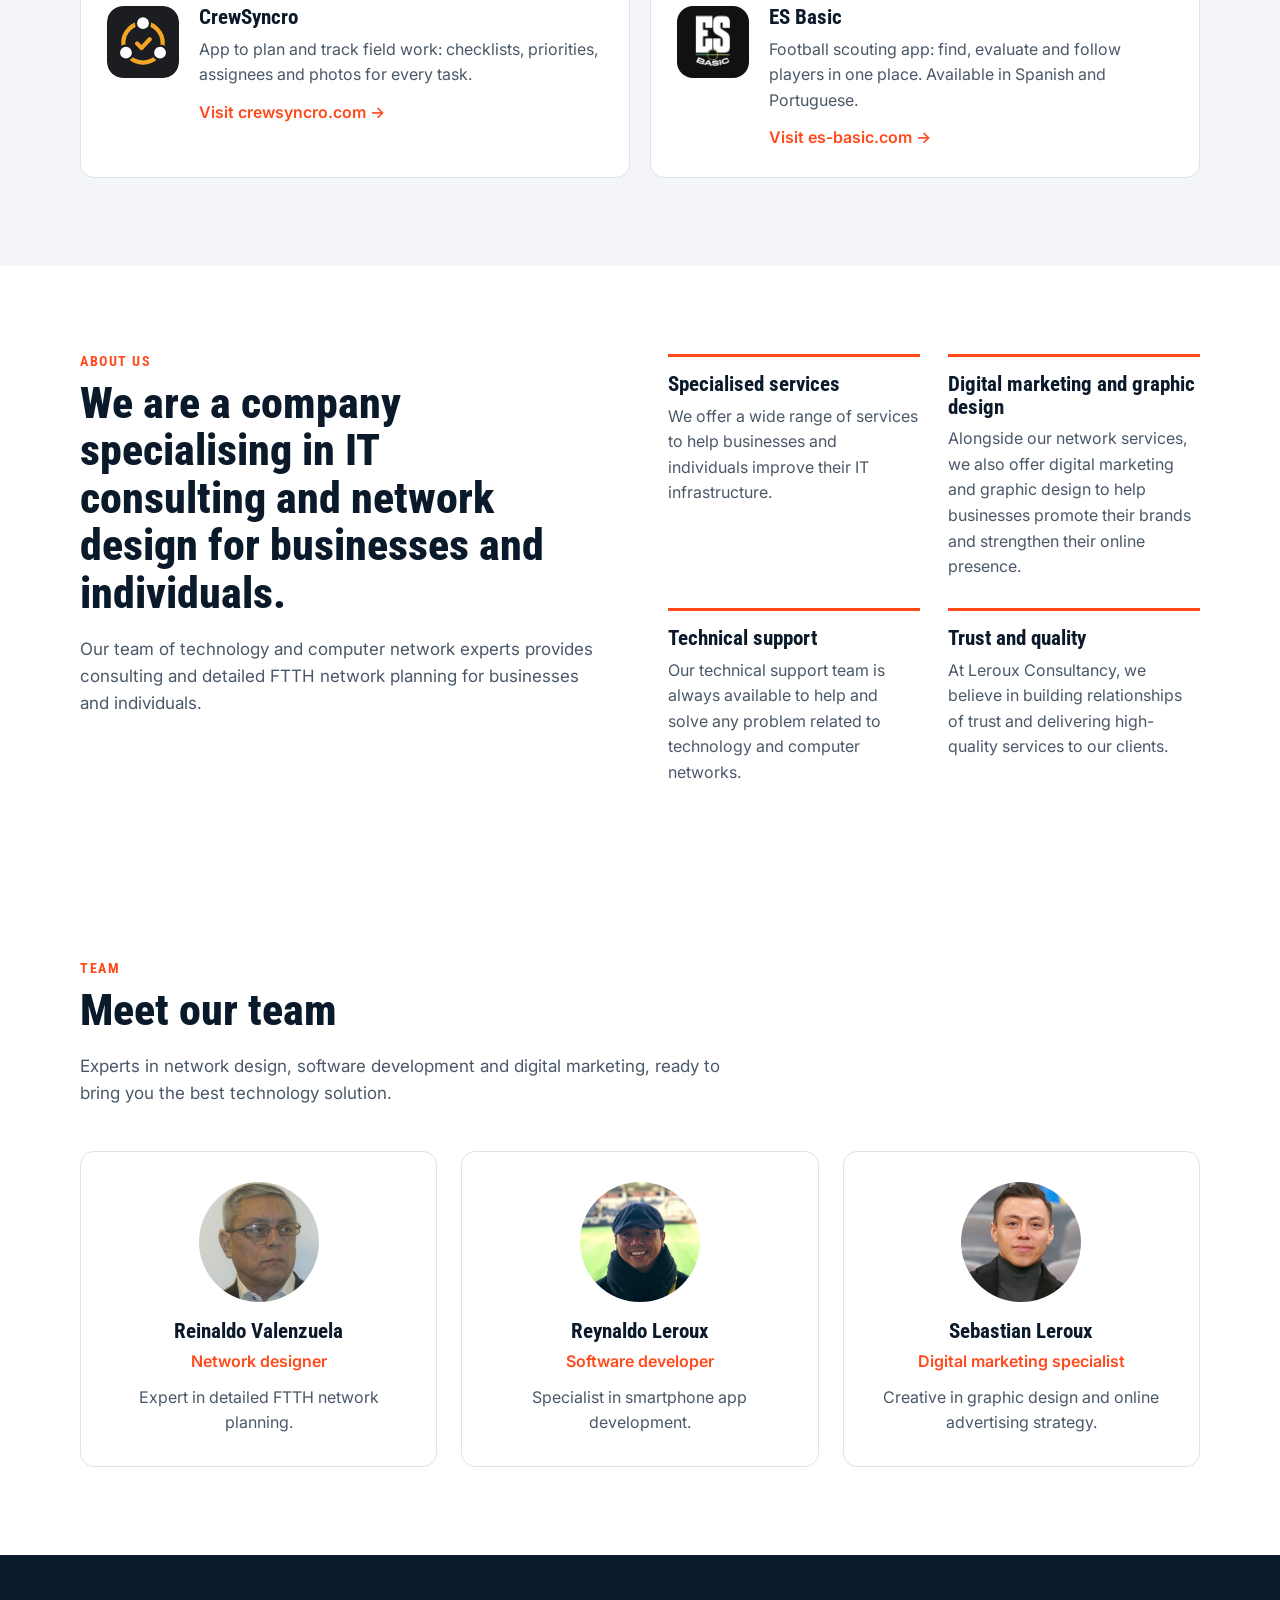
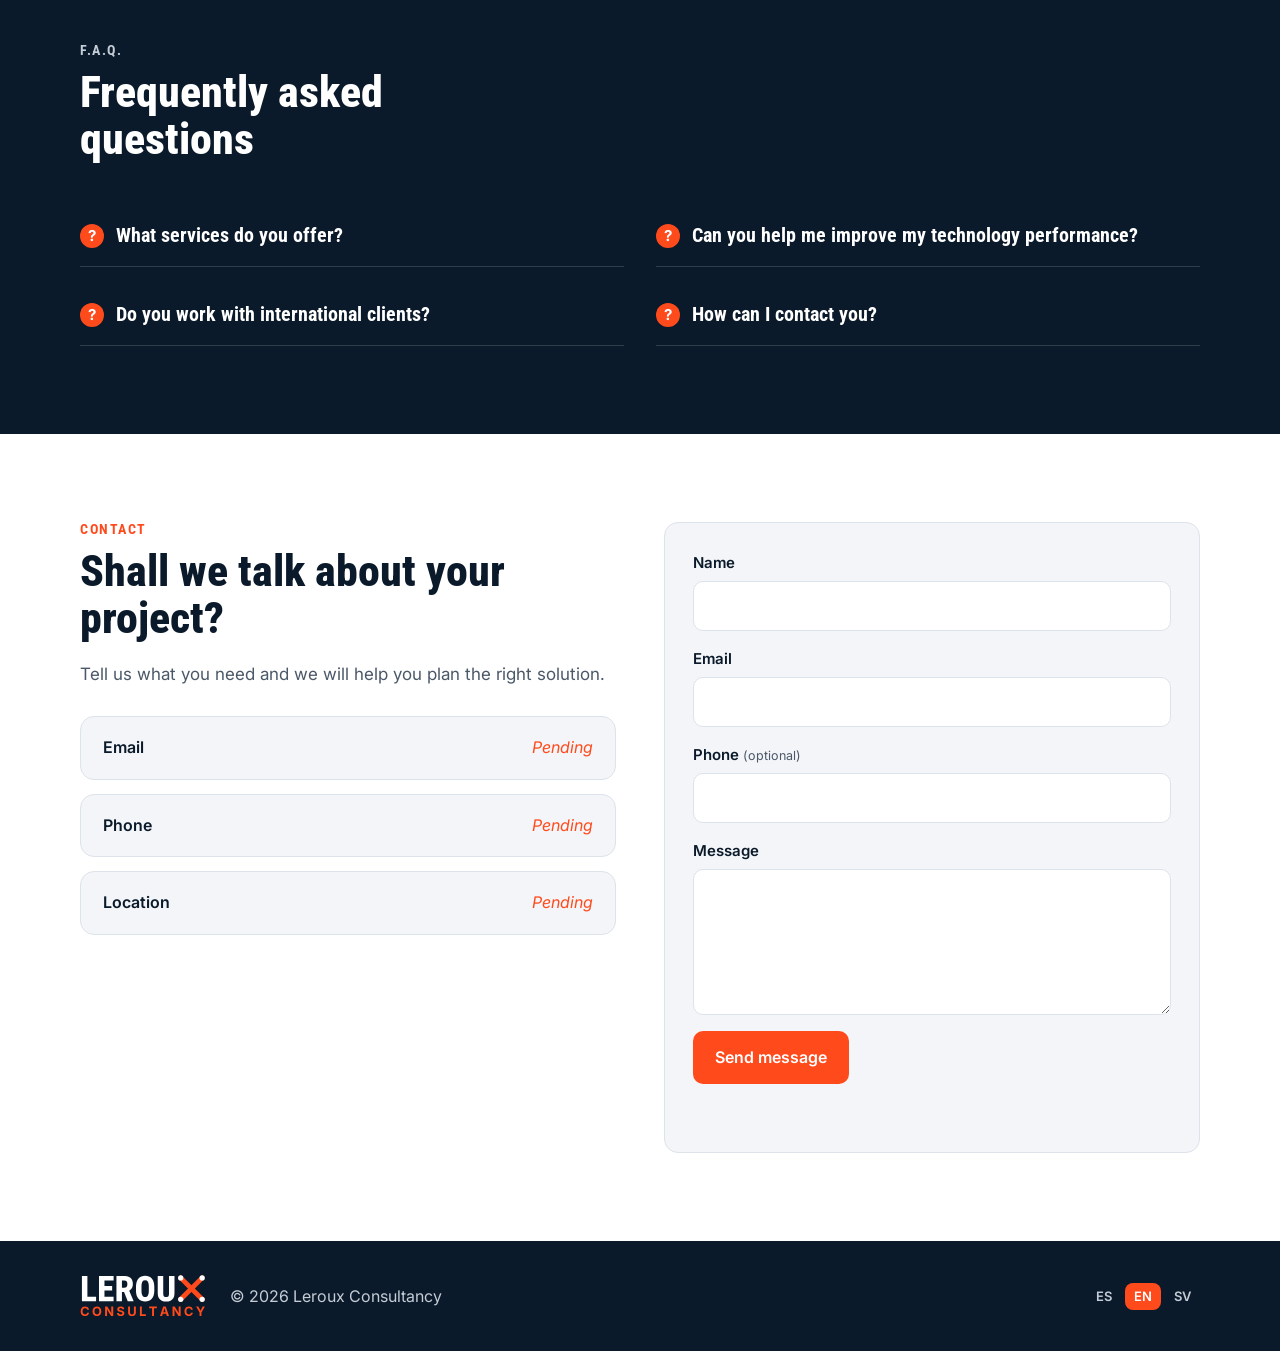
==== commit 9be6d496: "Update Reynaldo and Sebastian photos Add a content version to team photo URLs so browsers load new p" ====
--- a/en/index.html
+++ b/en/index.html
@@ -11,7 +11,7 @@
 <link rel="preconnect" href="https://fonts.googleapis.com">
 <link rel="preconnect" href="https://fonts.gstatic.com" crossorigin>
 <link href="https://fonts.googleapis.com/css2?family=Inter:wght@400;500;600&family=Roboto+Condensed:wght@600;700;800&display=swap" rel="stylesheet">
-<link rel="stylesheet" href="../assets/styles.css">
+<link rel="stylesheet" href="../assets/styles.css?v=2bb75cc2">
 </head>
 <body>
 <header class="site-header">
@@ -81,7 +81,7 @@
       <p class="eyebrow">Team</p>
       <h2>Meet our team</h2>
       <p class="section-lead">Experts in network design, software development and digital marketing, ready to bring you the best technology solution.</p>
-      <div class="team"><article class="member"><img class="avatar" src="../assets/team/reinaldo-valenzuela.jpg" alt="Reinaldo Valenzuela" width="120" height="120"><h3>Reinaldo Valenzuela</h3><p class="role">Network designer</p><p>Expert in detailed FTTH network planning.</p></article><article class="member"><img class="avatar" src="../assets/team/reynaldo-leroux.jpg" alt="Reynaldo Leroux" width="120" height="120"><h3>Reynaldo Leroux</h3><p class="role">Software developer</p><p>Specialist in smartphone app development.</p></article><article class="member"><img class="avatar" src="../assets/team/sebastian-leroux.jpg" alt="Sebastian Leroux" width="120" height="120"><h3>Sebastian Leroux</h3><p class="role">Digital marketing specialist</p><p>Creative in graphic design and online advertising strategy.</p></article></div>
+      <div class="team"><article class="member"><img class="avatar" src="../assets/team/reinaldo-valenzuela.jpg?v=086a0c9b" alt="Reinaldo Valenzuela" width="120" height="120"><h3>Reinaldo Valenzuela</h3><p class="role">Network designer</p><p>Expert in detailed FTTH network planning.</p></article><article class="member"><img class="avatar" src="../assets/team/reynaldo-leroux.jpg?v=49cf2a87" alt="Reynaldo Leroux" width="120" height="120"><h3>Reynaldo Leroux</h3><p class="role">Software developer</p><p>Specialist in smartphone app development.</p></article><article class="member"><img class="avatar" src="../assets/team/sebastian-leroux.jpg?v=c9fca11f" alt="Sebastian Leroux" width="120" height="120"><h3>Sebastian Leroux</h3><p class="role">Digital marketing specialist</p><p>Creative in graphic design and online advertising strategy.</p></article></div>
     </div>
   </section>
 
@@ -121,6 +121,6 @@
     <div class="lang"><a href="../" hreflang="es" lang="es">ES</a><a href="../en/" hreflang="en" lang="en" aria-current="true">EN</a><a href="../sv/" hreflang="sv" lang="sv">SV</a></div>
   </div>
 </footer>
-<script src="../assets/site.js" defer></script>
+<script src="../assets/site.js?v=2bb75cc2" defer></script>
 </body>
 </html>
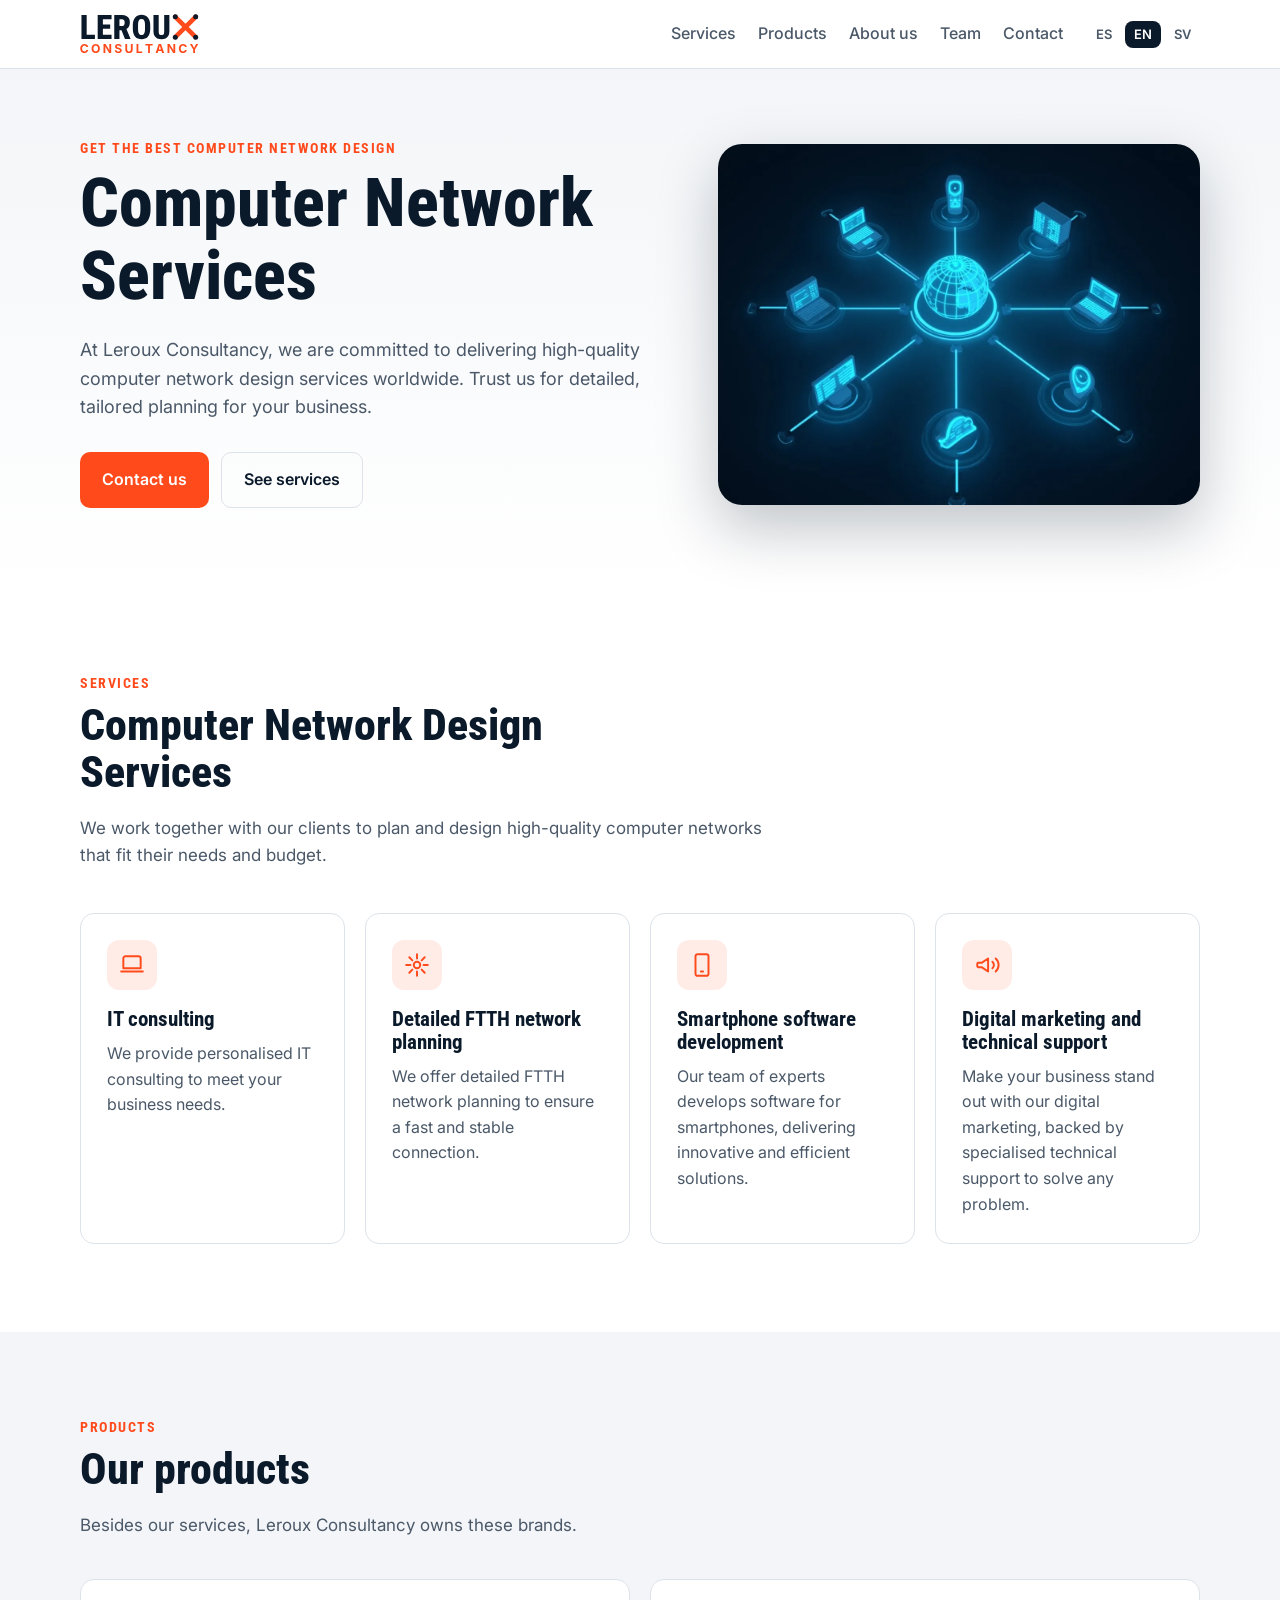
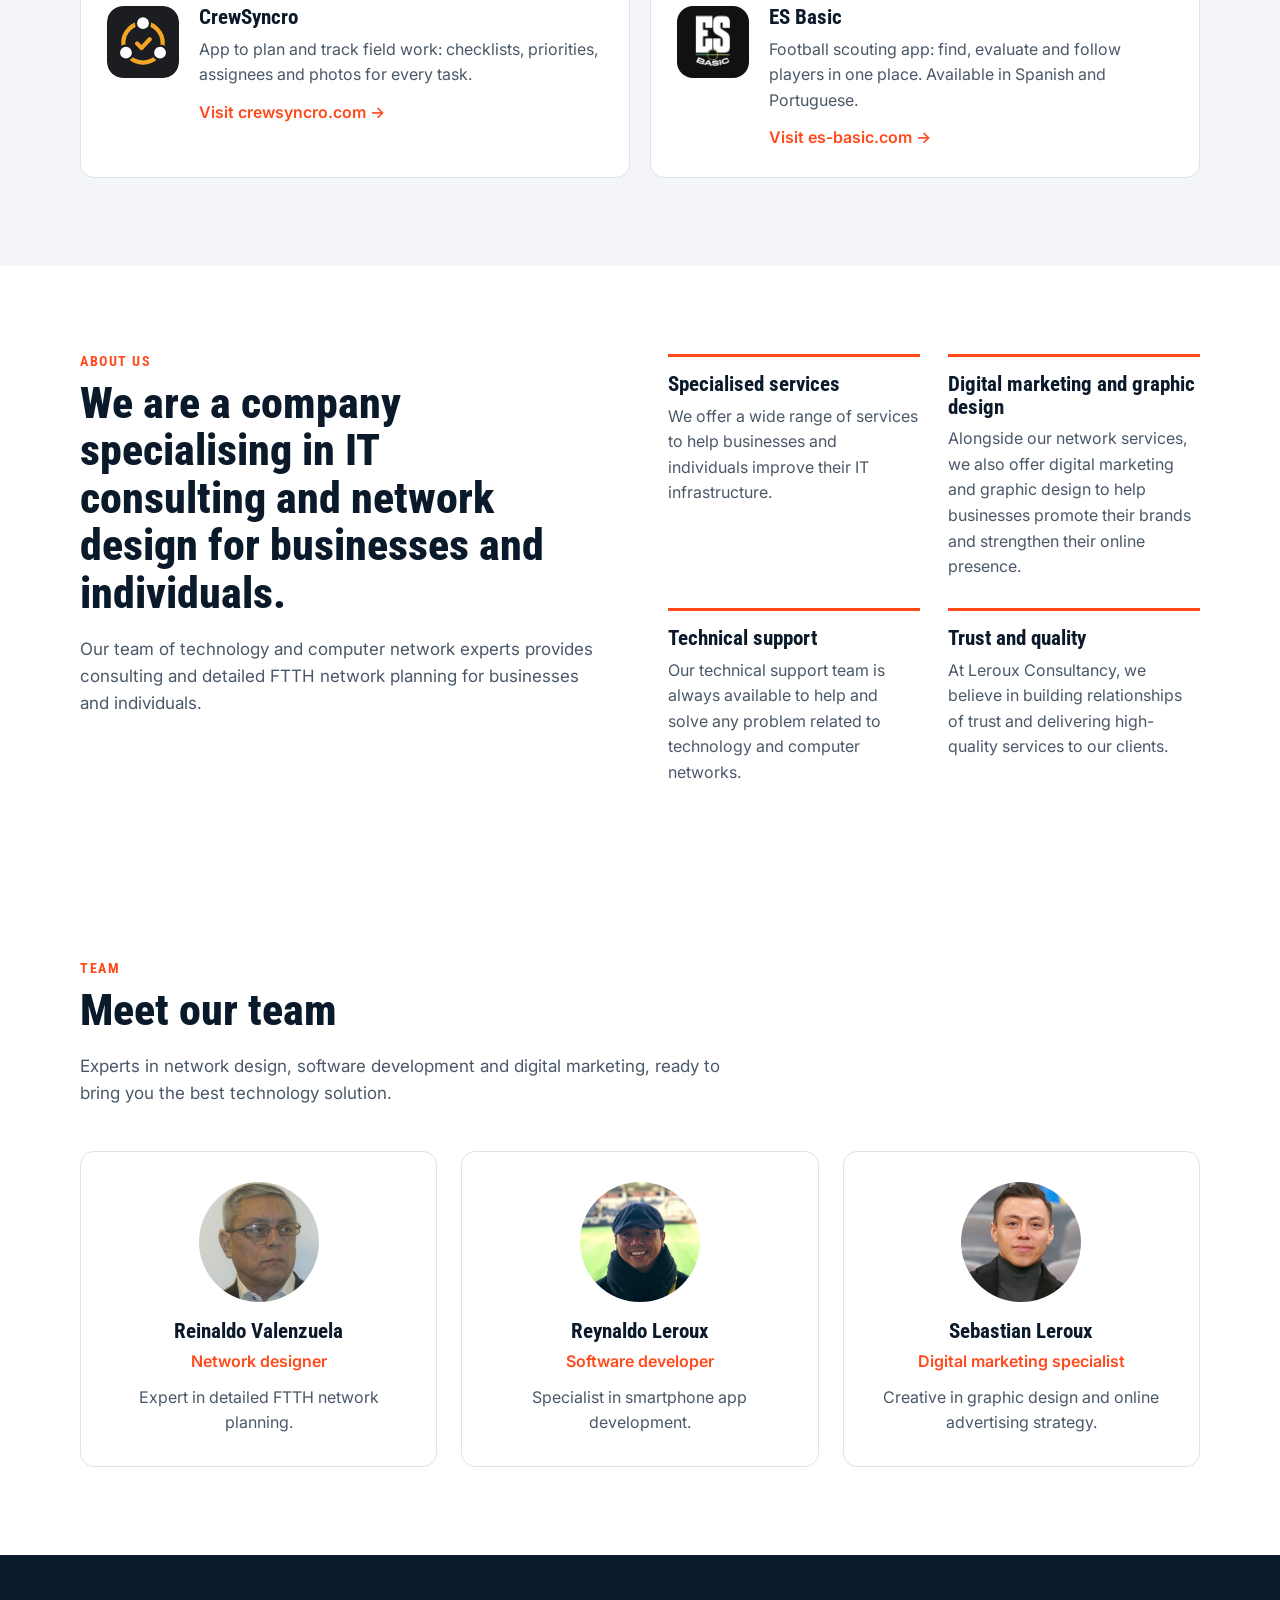
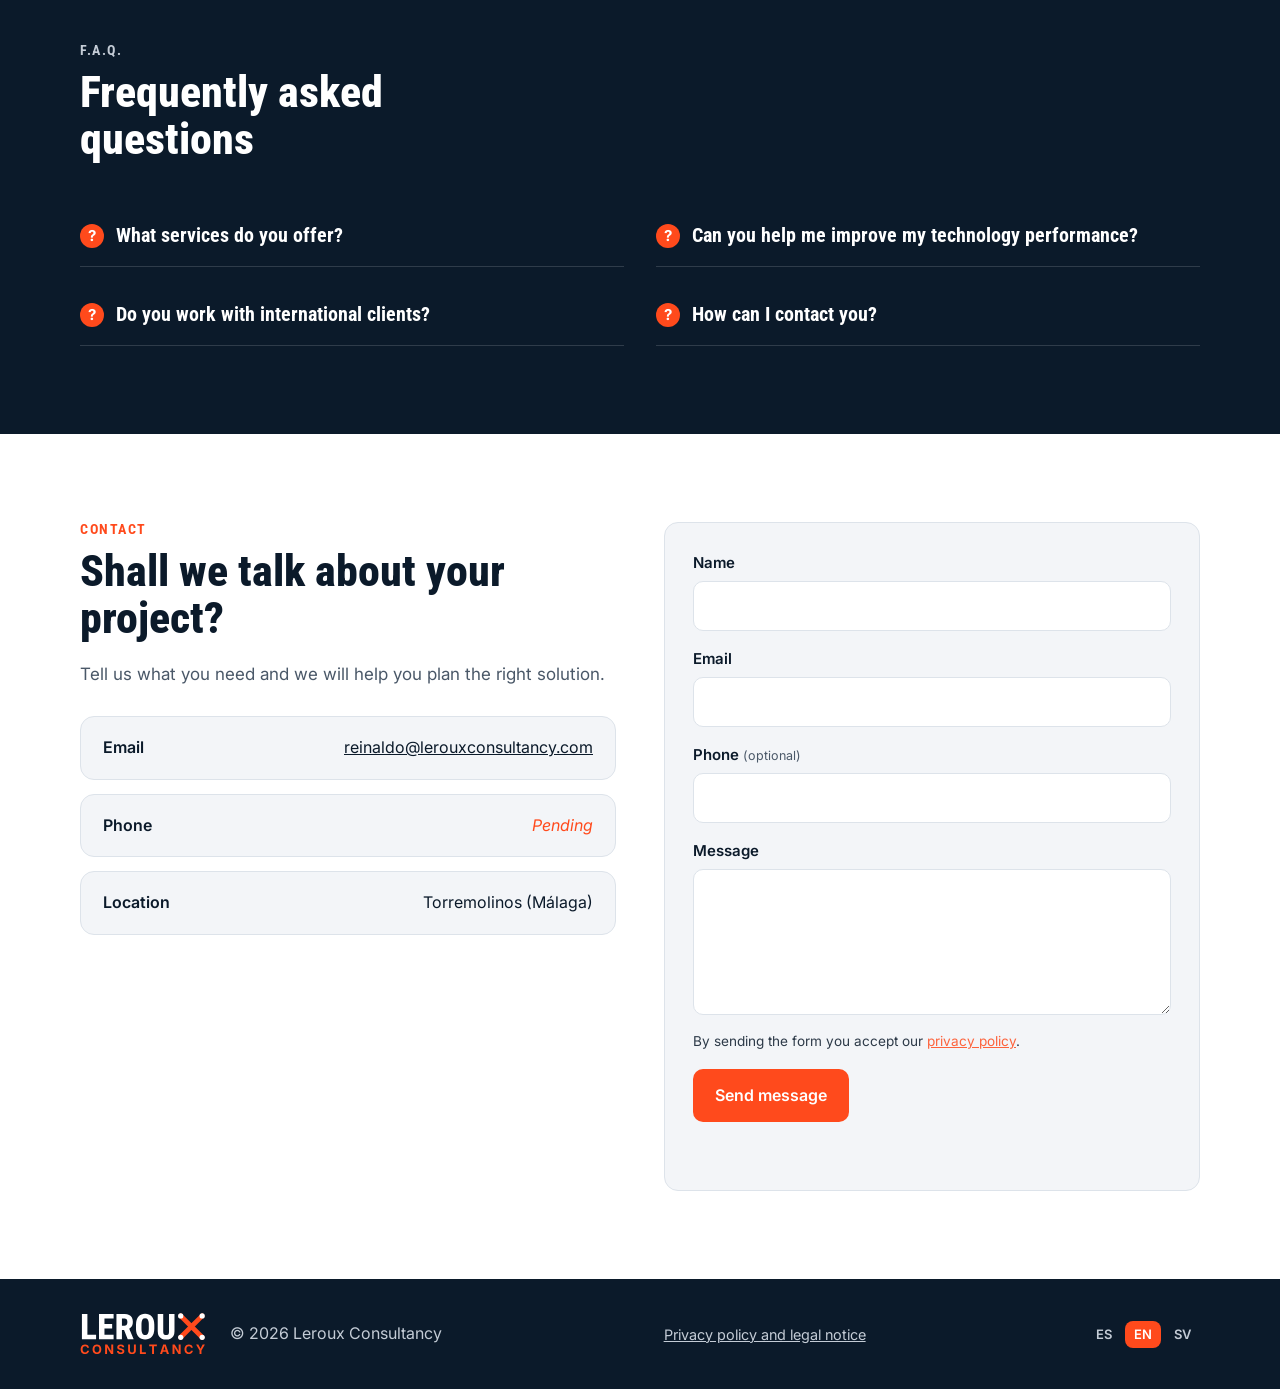
==== commit 730194bd: "Add privacy policy and legal notice, and company contact details - New page in Spanish, English and " ====
--- a/en/index.html
+++ b/en/index.html
@@ -11,7 +11,7 @@
 <link rel="preconnect" href="https://fonts.googleapis.com">
 <link rel="preconnect" href="https://fonts.gstatic.com" crossorigin>
 <link href="https://fonts.googleapis.com/css2?family=Inter:wght@400;500;600&family=Roboto+Condensed:wght@600;700;800&display=swap" rel="stylesheet">
-<link rel="stylesheet" href="../assets/styles.css?v=2bb75cc2">
+<link rel="stylesheet" href="../assets/styles.css?v=14a67b7d">
 </head>
 <body>
 <header class="site-header">
@@ -99,7 +99,7 @@
         <p class="eyebrow">Contact</p>
         <h2>Shall we talk about your project?</h2>
         <p class="section-lead">Tell us what you need and we will help you plan the right solution.</p>
-        <ul class="contact-list"><li><span>Email</span><em class="todo">Pending</em></li><li><span>Phone</span><em class="todo">Pending</em></li><li><span>Location</span><em class="todo">Pending</em></li></ul>
+        <ul class="contact-list"><li><span>Email</span><a href="mailto:reinaldo@lerouxconsultancy.com">reinaldo@lerouxconsultancy.com</a></li><li><span>Phone</span><em class="todo">Pending</em></li><li><span>Location</span>Torremolinos (Málaga)</li></ul>
       </div>
       <form class="contact-form" id="contact-form" data-key="" data-ok="Thank you! We received your message and will get back to you soon." data-error="Your message could not be sent. Please try again or email us." data-sending="Sending…" novalidate>
         <input type="hidden" name="subject" value="New message from lerouxconsultancy.com">
@@ -108,6 +108,7 @@
         <label>Email<input name="email" type="email" autocomplete="email" required></label>
         <label><span>Phone <small>(optional)</small></span><input name="phone" type="tel" autocomplete="tel"></label>
         <label>Message<textarea name="message" rows="5" required></textarea></label>
+        <p class="form-consent">By sending the form you accept our <a href="../en/privacy/">privacy policy</a>.</p>
         <button class="btn btn-primary" type="submit">Send message</button>
         <p class="form-status" role="status" aria-live="polite"></p>
       </form>
@@ -118,9 +119,10 @@
 <footer class="site-footer">
   <div class="wrap footer-row">
     <div class="footer-brand"><svg class="wordmark" aria-hidden="true" xmlns="http://www.w3.org/2000/svg" viewBox="0 0 394.6 153.0"><path d="M65.41015625 78.544921875V91.09375H25.2734375V20.0H40.80078125V78.544921875ZM115.03125 78.544921875V91.09375H73.625V20.0H115.03125V32.59765625H89.15234375V48.515625H110.9296875V60.625H89.15234375V78.544921875ZM123.099609375 20.0H146.68359375Q153.8125 20.0 158.939453125 22.44140625Q164.06640625 24.8828125 166.8251953125 29.66796875Q169.583984375 34.453125 169.583984375 41.484375Q169.583984375 47.44140625 168.021484375 51.5185546875Q166.458984375 55.595703125 163.626953125 58.28125Q161.72265625 60.087890625 159.330078125 61.40625L171.634765625 90.361328125V91.09375H155.033203125L144.6328125 65.5078125H138.626953125V91.09375H123.099609375ZM138.626953125 52.958984375H146.29296875Q148.9296875 52.958984375 150.638671875 51.73828125Q152.34765625 50.517578125 153.2021484375 48.2470703125Q154.056640625 45.9765625 154.056640625 42.8515625Q154.056640625 39.62890625 153.2509765625 37.333984375Q152.4453125 35.0390625 150.8583984375 33.818359375Q149.271484375 32.59765625 146.68359375 32.59765625H138.626953125ZM230.38671875 50.126953125V61.455078125Q230.38671875 69.0234375 228.53125 74.7607421875Q226.67578125 80.498046875 223.2333984375 84.35546875Q219.791015625 88.212890625 215.0302734375 90.1416015625Q210.26953125 92.0703125 204.5078125 92.0703125Q198.697265625 92.0703125 193.912109375 90.1416015625Q189.126953125 88.212890625 185.66015625 84.35546875Q182.193359375 80.498046875 180.3134765625 74.7607421875Q178.43359375 69.0234375 178.43359375 61.455078125V50.126953125Q178.43359375 42.4609375 180.3134765625 36.6259765625Q182.193359375 30.791015625 185.6357421875 26.9091796875Q189.078125 23.02734375 193.8388671875 21.025390625Q198.599609375 19.0234375 204.41015625 19.0234375Q210.220703125 19.0234375 214.9814453125 21.025390625Q219.7421875 23.02734375 223.1845703125 26.9091796875Q226.626953125 30.791015625 228.5068359375 36.6259765625Q230.38671875 42.4609375 230.38671875 50.126953125ZM214.810546875 61.455078125V50.029296875Q214.810546875 45.09765625 214.1513671875 41.630859375Q213.4921875 38.1640625 212.173828125 35.966796875Q210.85546875 33.76953125 208.9267578125 32.744140625Q206.998046875 31.71875 204.41015625 31.71875Q201.7734375 31.71875 199.8203125 32.744140625Q197.8671875 33.76953125 196.5732421875 35.966796875Q195.279296875 38.1640625 194.6689453125 41.630859375Q194.05859375 45.09765625 194.05859375 50.029296875V61.455078125Q194.05859375 66.240234375 194.693359375 69.658203125Q195.328125 73.076171875 196.646484375 75.224609375Q197.96484375 77.373046875 199.91796875 78.3984375Q201.87109375 79.423828125 204.5078125 79.423828125Q207.046875 79.423828125 208.9755859375 78.3984375Q210.904296875 77.373046875 212.1982421875 75.224609375Q213.4921875 73.076171875 214.1513671875 69.658203125Q214.810546875 66.240234375 214.810546875 61.455078125ZM272.048828125 20.0H287.576171875V68.583984375Q287.576171875 76.8359375 284.5732421875 82.0361328125Q281.5703125 87.236328125 276.248046875 89.6533203125Q270.92578125 92.0703125 263.89453125 92.0703125Q256.814453125 92.0703125 251.443359375 89.6533203125Q246.072265625 87.236328125 243.0693359375 82.0361328125Q240.06640625 76.8359375 240.06640625 68.583984375V20.0H255.642578125V68.583984375Q255.642578125 73.125 256.5703125 75.4931640625Q257.498046875 77.861328125 259.3291015625 78.69140625Q261.16015625 79.521484375 263.89453125 79.521484375Q266.677734375 79.521484375 268.4599609375 78.69140625Q270.2421875 77.861328125 271.1455078125 75.4931640625Q272.048828125 73.125 272.048828125 68.583984375Z" fill="currentColor"/><path d="M305.16 25.15 L365.95 85.94 M365.95 25.15 L305.16 85.94" stroke="#ff4a1c" stroke-width="13.76" stroke-linecap="round"/><g fill="currentColor"><circle cx="305.16" cy="25.15" r="7.46"/><circle cx="305.16" cy="85.94" r="7.46"/><circle cx="365.95" cy="25.15" r="7.46"/><circle cx="365.95" cy="85.94" r="7.46"/></g><path d="M34.00830078125 133.40537109375Q30.4794921875 133.40537109375 27.6903076171875 131.8013671875Q24.901123046875 130.19736328125 23.2882080078125 127.149755859375Q21.67529296875 124.1021484375 21.67529296875 119.78916015625Q21.67529296875 115.458349609375 23.297119140625 112.4018310546875Q24.9189453125 109.3453125 27.717041015625 107.74130859375Q30.51513671875 106.1373046875 34.00830078125 106.1373046875Q36.271728515625 106.1373046875 38.2232666015625 106.7699951171875Q40.1748046875 107.402685546875 41.689697265625 108.614599609375Q43.20458984375 109.826513671875 44.1669921875 111.5820068359375Q45.12939453125 113.3375 45.432373046875 115.58310546875H39.92529296875Q39.7470703125 114.478125 39.2391357421875 113.6315673828125Q38.731201171875 112.785009765625 37.9737548828125 112.1879638671875Q37.21630859375 111.59091796875 36.236083984375 111.2790283203125Q35.255859375 110.967138671875 34.115234375 110.967138671875Q32.0478515625 110.967138671875 30.4884033203125 112.000830078125Q28.928955078125 113.034521484375 28.0645751953125 115.0038818359375Q27.2001953125 116.9732421875 27.2001953125 119.78916015625Q27.2001953125 122.658544921875 28.073486328125 124.618994140625Q28.94677734375 126.579443359375 30.497314453125 127.577490234375Q32.0478515625 128.575537109375 34.097412109375 128.575537109375Q35.238037109375 128.575537109375 36.2093505859375 128.2636474609375Q37.1806640625 127.9517578125 37.9559326171875 127.3547119140625Q38.731201171875 126.757666015625 39.2391357421875 125.902197265625Q39.7470703125 125.046728515625 39.943115234375 123.9595703125H45.4501953125Q45.236328125 125.8130859375 44.3541259765625 127.506201171875Q43.471923828125 129.19931640625 42.010498046875 130.535986328125Q40.549072265625 131.87265625 38.53515625 132.639013671875Q36.521240234375 133.40537109375 34.00830078125 133.40537109375ZM67.7868896484375 133.40537109375Q64.2759033203125 133.40537109375 61.468896484374994 131.8013671875Q58.6618896484375 130.19736328125 57.03115234375 127.149755859375Q55.4004150390625 124.1021484375 55.4004150390625 119.78916015625Q55.4004150390625 115.458349609375 57.03115234375 112.4018310546875Q58.6618896484375 109.3453125 61.468896484374994 107.74130859375Q64.2759033203125 106.1373046875 67.7868896484375 106.1373046875Q71.3156982421875 106.1373046875 74.1137939453125 107.74130859375Q76.9118896484375 109.3453125 78.542626953125 112.4018310546875Q80.1733642578125 115.458349609375 80.1733642578125 119.78916015625Q80.1733642578125 124.1021484375 78.542626953125 127.149755859375Q76.9118896484375 130.19736328125 74.1137939453125 131.8013671875Q71.3156982421875 133.40537109375 67.7868896484375 133.40537109375ZM67.7868896484375 128.575537109375Q69.8542724609375 128.575537109375 71.3958984375 127.5685791015625Q72.9375244140625 126.56162109375 73.7929931640625 124.5922607421875Q74.6484619140625 122.622900390625 74.6484619140625 119.78916015625Q74.6484619140625 116.919775390625 73.7929931640625 114.9504150390625Q72.9375244140625 112.9810546875 71.3958984375 111.9740966796875Q69.8542724609375 110.967138671875 67.7868896484375 110.967138671875Q65.7373291015625 110.967138671875 64.1867919921875 111.9830078125Q62.6362548828125 112.998876953125 61.7807861328125 114.9682373046875Q60.9253173828125 116.93759765625 60.9253173828125 119.78916015625Q60.9253173828125 122.622900390625 61.7807861328125 124.583349609375Q62.6362548828125 126.543798828125 64.1867919921875 127.55966796875Q65.7373291015625 128.575537109375 67.7868896484375 128.575537109375ZM90.979052734375 133.04892578125V106.49375H97.038623046875L105.43291015625 119.93173828125Q106.07451171875 120.9654296875 106.733935546875 122.17734375Q107.393359375 123.3892578125 108.088427734375 124.868505859375Q108.42705078125 125.59921875 108.7478515625 126.41904296875Q108.71220703125 125.741796875 108.6765625 125.046728515625Q108.56962890625 123.371435546875 108.49833984375 121.838720703125Q108.42705078125 120.306005859375 108.42705078125 119.236669921875V106.49375H113.98759765625V133.04892578125H107.910205078125L100.282275390625 120.85849609375Q99.44462890625 119.486181640625 98.73173828125 118.1940673828125Q98.01884765625 116.901953125 97.252490234375 115.33359375Q96.7712890625 114.389013671875 96.183154296875 113.194921875Q96.254443359375 114.282080078125 96.30791015625 115.29794921875Q96.41484375 117.062353515625 96.4772216796875 118.4970458984375Q96.539599609375 119.93173828125 96.539599609375 120.840673828125V133.04892578125ZM135.2549560546875 133.441015625Q132.0647705078125 133.441015625 129.7033203125 132.460791015625Q127.34187011718751 131.48056640625 126.02302246093751 129.55576171875Q124.70417480468751 127.63095703125 124.63288574218751 124.8150390625H129.9260986328125Q130.0330322265625 126.151708984375 130.7281005859375 127.0517333984375Q131.4231689453125 127.9517578125 132.5816162109375 128.397314453125Q133.7400634765625 128.84287109375 135.2014892578125 128.84287109375Q136.6629150390625 128.84287109375 137.741162109375 128.4240478515625Q138.8194091796875 128.005224609375 139.4253662109375 127.2388671875Q140.0313232421875 126.472509765625 140.0313232421875 125.456640625Q140.0313232421875 124.547705078125 139.487744140625 123.9328369140625Q138.9441650390625 123.31796875 137.9282958984375 122.872412109375Q136.9124267578125 122.42685546875 135.4510009765625 122.088232421875L132.5281494140625 121.35751953125Q129.1597412109375 120.5376953125 127.25275878906251 118.7822021484375Q125.34577636718751 117.026708984375 125.34577636718751 114.139501953125Q125.34577636718751 111.73349609375 126.63789062500001 109.933447265625Q127.93000488281251 108.1333984375 130.184521484375 107.1353515625Q132.4390380859375 106.1373046875 135.3262451171875 106.1373046875Q138.2669189453125 106.1373046875 140.4590576171875 107.1442626953125Q142.6511962890625 108.151220703125 143.8809326171875 109.9423583984375Q145.1106689453125 111.73349609375 145.1463134765625 114.068212890625H139.8887451171875Q139.7461669921875 112.464208984375 138.525341796875 111.59091796875Q137.3045166015625 110.717626953125 135.2727783203125 110.717626953125Q133.9004638671875 110.717626953125 132.9202392578125 111.109716796875Q131.9400146484375 111.501806640625 131.432080078125 112.196875Q130.9241455078125 112.891943359375 130.9241455078125 113.783056640625Q130.9241455078125 114.76328125 131.5122802734375 115.4137939453125Q132.1004150390625 116.064306640625 133.0806396484375 116.4653076171875Q134.0608642578125 116.86630859375 135.1658447265625 117.133642578125L137.5718505859375 117.72177734375Q139.2471435546875 118.096044921875 140.6907470703125 118.737646484375Q142.1343505859375 119.379248046875 143.2215087890625 120.3149169921875Q144.3086669921875 121.2505859375 144.905712890625 122.5337890625Q145.5027587890625 123.8169921875 145.5027587890625 125.49228515625Q145.5027587890625 127.898291015625 144.2908447265625 129.6894287109375Q143.0789306640625 131.48056640625 140.7798583984375 132.460791015625Q138.4807861328125 133.441015625 135.2549560546875 133.441015625ZM167.09091796875 133.423193359375Q163.81162109375 133.423193359375 161.3432373046875 132.2023681640625Q158.874853515625 130.98154296875 157.5114501953125 128.8072265625Q156.148046875 126.63291015625 156.148046875 123.727880859375V106.49375H161.583837890625V123.28232421875Q161.583837890625 124.832861328125 162.2699951171875 126.0358642578125Q162.95615234375 127.2388671875 164.1947998046875 127.9250244140625Q165.433447265625 128.611181640625 167.09091796875 128.611181640625Q168.7662109375 128.611181640625 170.0048583984375 127.9250244140625Q171.243505859375 127.2388671875 171.9296630859375 126.0358642578125Q172.6158203125 124.832861328125 172.6158203125 123.28232421875V106.49375H178.06943359375V123.727880859375Q178.06943359375 126.63291015625 176.697119140625 128.8072265625Q175.3248046875 130.98154296875 172.8564208984375 132.2023681640625Q170.388037109375 133.423193359375 167.09091796875 133.423193359375ZM189.5880126953125 133.04892578125V106.49375H195.0238037109375V128.539892578125H206.4835205078125V133.04892578125ZM215.88125 111.002783203125V106.49375H237.570947265625V111.002783203125H229.46181640625V133.04892578125H224.008203125V111.002783203125ZM246.5052978515625 133.04892578125 255.5768310546875 106.49375H262.7057373046875L272.0089599609375 133.04892578125H265.9672119140625L263.9176513671875 126.882421875H254.4896728515625L252.5114013671875 133.04892578125ZM262.5096923828125 122.622900390625 261.7076904296875 120.234716796875Q260.9413330078125 117.757421875 260.1571533203125 114.79892578125Q259.6403076171875 112.891943359375 259.0878173828125 110.77109375Q258.5531494140625 112.927587890625 258.0897705078125 114.8345703125Q257.3412353515625 117.810888671875 256.6105224609375 120.234716796875L255.8441650390625 122.622900390625ZM282.012646484375 133.04892578125V106.49375H288.072216796875L296.46650390625 119.93173828125Q297.10810546875 120.9654296875 297.767529296875 122.17734375Q298.426953125 123.3892578125 299.122021484375 124.868505859375Q299.46064453125 125.59921875 299.7814453125 126.41904296875Q299.74580078125 125.741796875 299.71015625 125.046728515625Q299.60322265625 123.371435546875 299.53193359375 121.838720703125Q299.46064453125 120.306005859375 299.46064453125 119.236669921875V106.49375H305.02119140625V133.04892578125H298.943798828125L291.315869140625 120.85849609375Q290.47822265625 119.486181640625 289.76533203125 118.1940673828125Q289.05244140625 116.901953125 288.286083984375 115.33359375Q287.8048828125 114.389013671875 287.216748046875 113.194921875Q287.288037109375 114.282080078125 287.34150390625 115.29794921875Q287.4484375 117.062353515625 287.5108154296875 118.4970458984375Q287.573193359375 119.93173828125 287.573193359375 120.840673828125V133.04892578125ZM328.15988769531253 133.40537109375Q324.63107910156253 133.40537109375 321.84189453125003 131.8013671875Q319.05270996093753 130.19736328125 317.43979492187503 127.149755859375Q315.82687988281253 124.1021484375 315.82687988281253 119.78916015625Q315.82687988281253 115.458349609375 317.44870605468753 112.4018310546875Q319.07053222656253 109.3453125 321.86862792968753 107.74130859375Q324.66672363281253 106.1373046875 328.15988769531253 106.1373046875Q330.42331542968753 106.1373046875 332.37485351562503 106.7699951171875Q334.32639160156253 107.402685546875 335.84128417968753 108.614599609375Q337.35617675781253 109.826513671875 338.31857910156253 111.5820068359375Q339.28098144531253 113.3375 339.58395996093753 115.58310546875H334.07687988281253Q333.89865722656253 114.478125 333.39072265625003 113.6315673828125Q332.88278808593753 112.785009765625 332.12534179687503 112.1879638671875Q331.36789550781253 111.59091796875 330.38767089843753 111.2790283203125Q329.40744628906253 110.967138671875 328.26682128906253 110.967138671875Q326.19943847656253 110.967138671875 324.63999023437503 112.000830078125Q323.08054199218753 113.034521484375 322.21616210937503 115.0038818359375Q321.35178222656253 116.9732421875 321.35178222656253 119.78916015625Q321.35178222656253 122.658544921875 322.22507324218753 124.618994140625Q323.09836425781253 126.579443359375 324.64890136718753 127.577490234375Q326.19943847656253 128.575537109375 328.24899902343753 128.575537109375Q329.38962402343753 128.575537109375 330.36093750000003 128.2636474609375Q331.33225097656253 127.9517578125 332.10751953125003 127.3547119140625Q332.88278808593753 126.757666015625 333.39072265625003 125.902197265625Q333.89865722656253 125.046728515625 334.09470214843753 123.9595703125H339.60178222656253Q339.38791503906253 125.8130859375 338.50571289062503 127.506201171875Q337.62351074218753 129.19931640625 336.16208496093753 130.535986328125Q334.70065917968753 131.87265625 332.68674316406253 132.639013671875Q330.67282714843753 133.40537109375 328.15988769531253 133.40537109375ZM358.58789062500006 133.04892578125V123.06845703125L348.75000000000006 106.49375H355.11254882812506L359.60375976562506 114.76328125Q360.29882812500006 116.01083984375 360.83349609375006 117.240576171875Q361.08300781250006 117.810888671875 361.33251953125006 118.4703125Q361.58203125000006 117.79306640625 361.81372070312506 117.22275390625Q362.33056640625006 115.993017578125 362.98999023437506 114.76328125L367.33862304687506 106.49375H373.68334960937506L364.00585937500006 123.06845703125V133.04892578125Z" fill="#ff4a1c"/></svg><span>© <span id="year">2026</span> Leroux Consultancy</span></div>
+    <a class="footer-link" href="../en/privacy/">Privacy policy and legal notice</a>
     <div class="lang"><a href="../" hreflang="es" lang="es">ES</a><a href="../en/" hreflang="en" lang="en" aria-current="true">EN</a><a href="../sv/" hreflang="sv" lang="sv">SV</a></div>
   </div>
 </footer>
-<script src="../assets/site.js?v=2bb75cc2" defer></script>
+<script src="../assets/site.js?v=14a67b7d" defer></script>
 </body>
 </html>
--- a/assets/styles.css
+++ b/assets/styles.css
@@ -131,3 +131,13 @@
 @media (max-width: 700px) { .products { grid-template-columns: 1fr; } }
 
 .hero-photo img { width: 100%; height: auto; border-radius: 24px; box-shadow: 0 24px 60px rgba(11,26,42,.25); }
+
+/* Privacy policy / legal notice */
+.legal { max-width: 760px; }
+.legal h1 { margin: 12px 0 4px; }
+.legal h2 { font-size: 1.25rem; margin: 28px 0 8px; }
+.legal p { line-height: 1.65; }
+.legal-updated { color: var(--muted); font-size: .9rem; }
+.form-consent { font-size: .85rem; margin: 0; opacity: .85; }
+.form-consent a, .legal a { color: var(--accent); }
+.site-footer .footer-link { color: #c4ccd6; font-size: .9rem; }
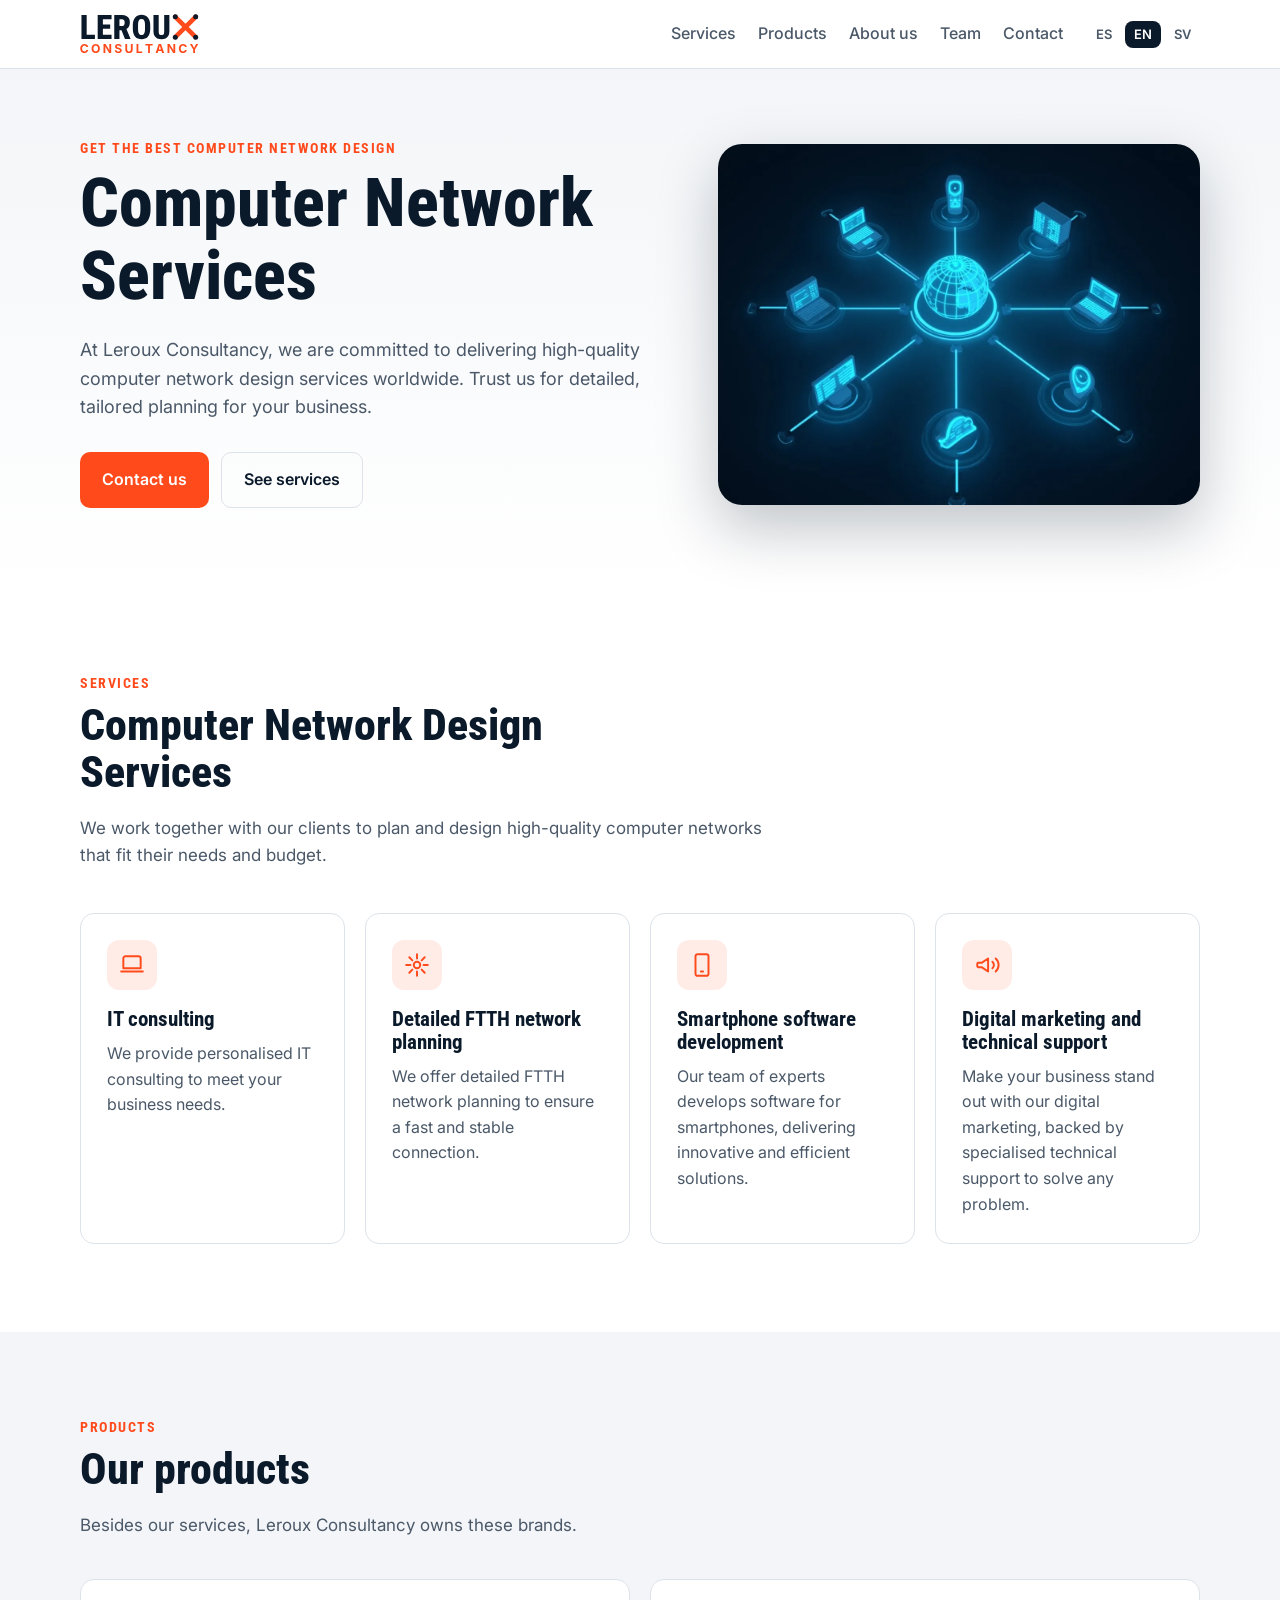
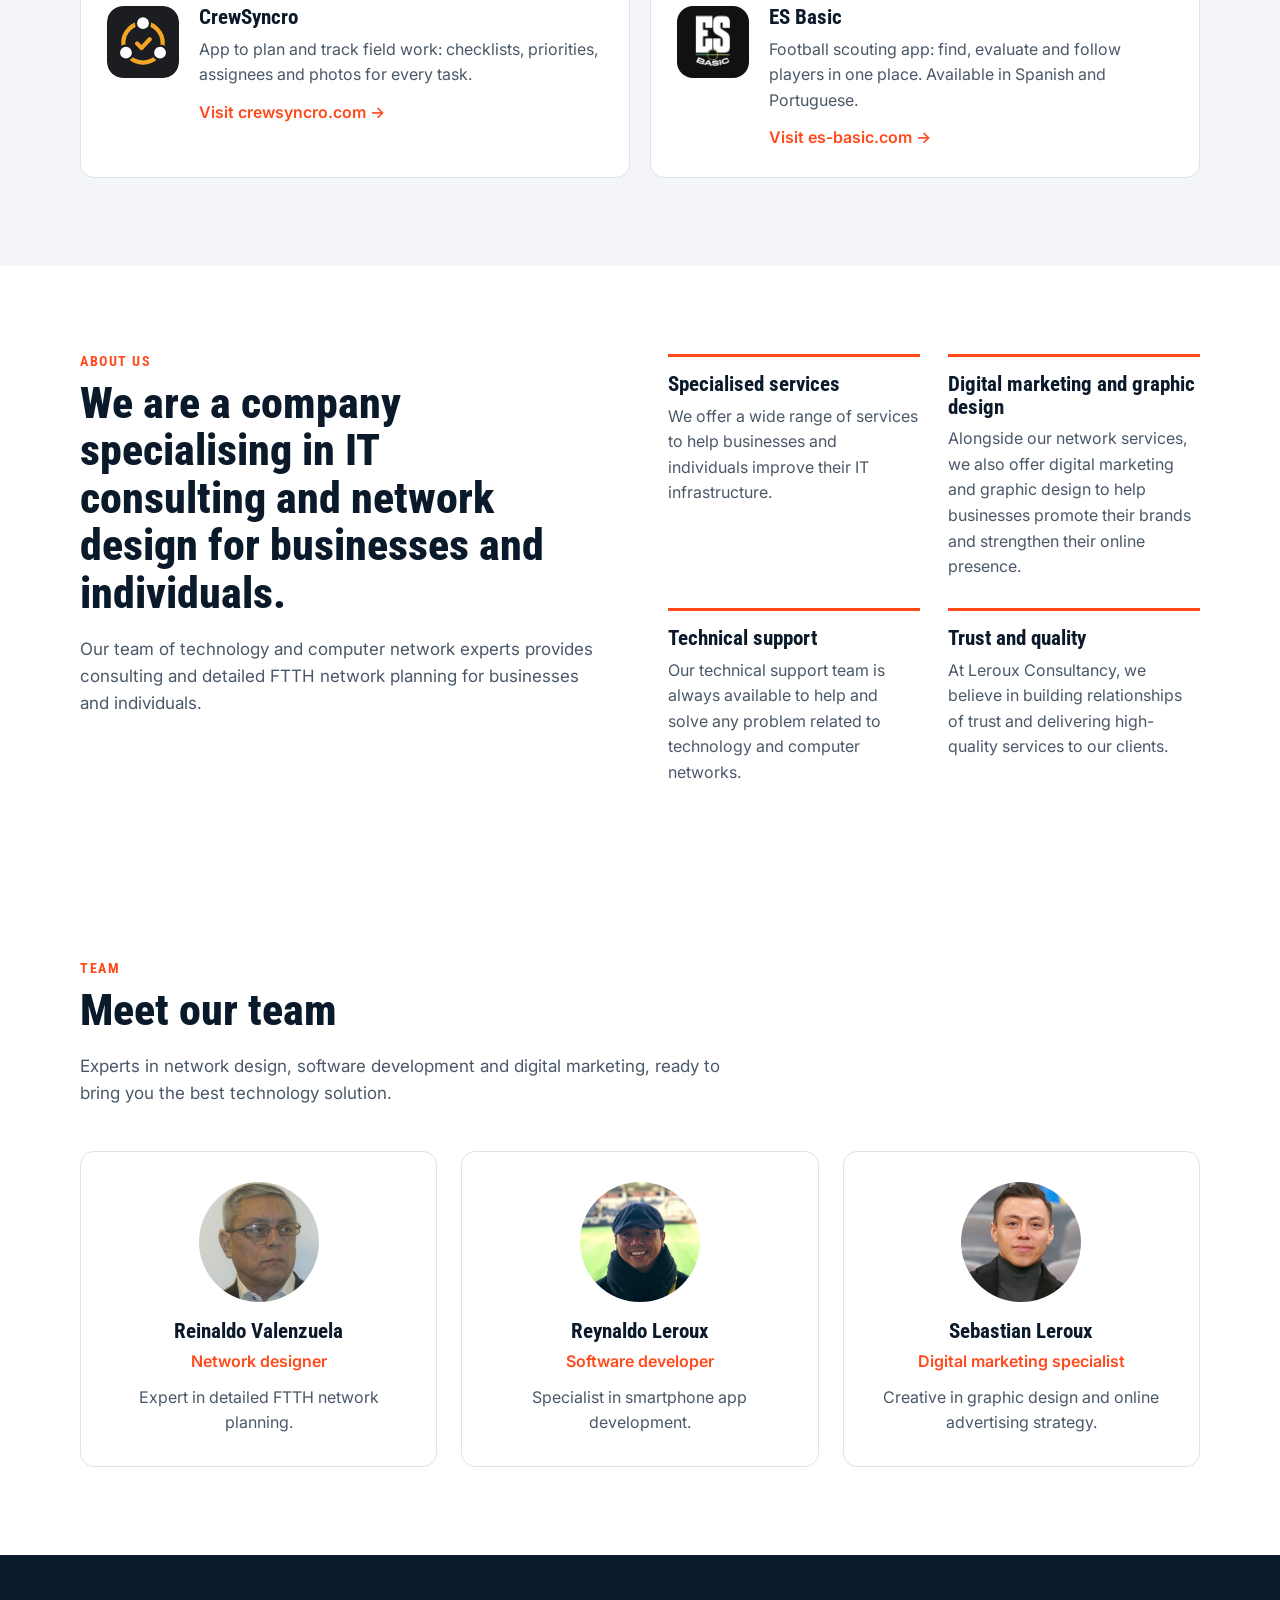
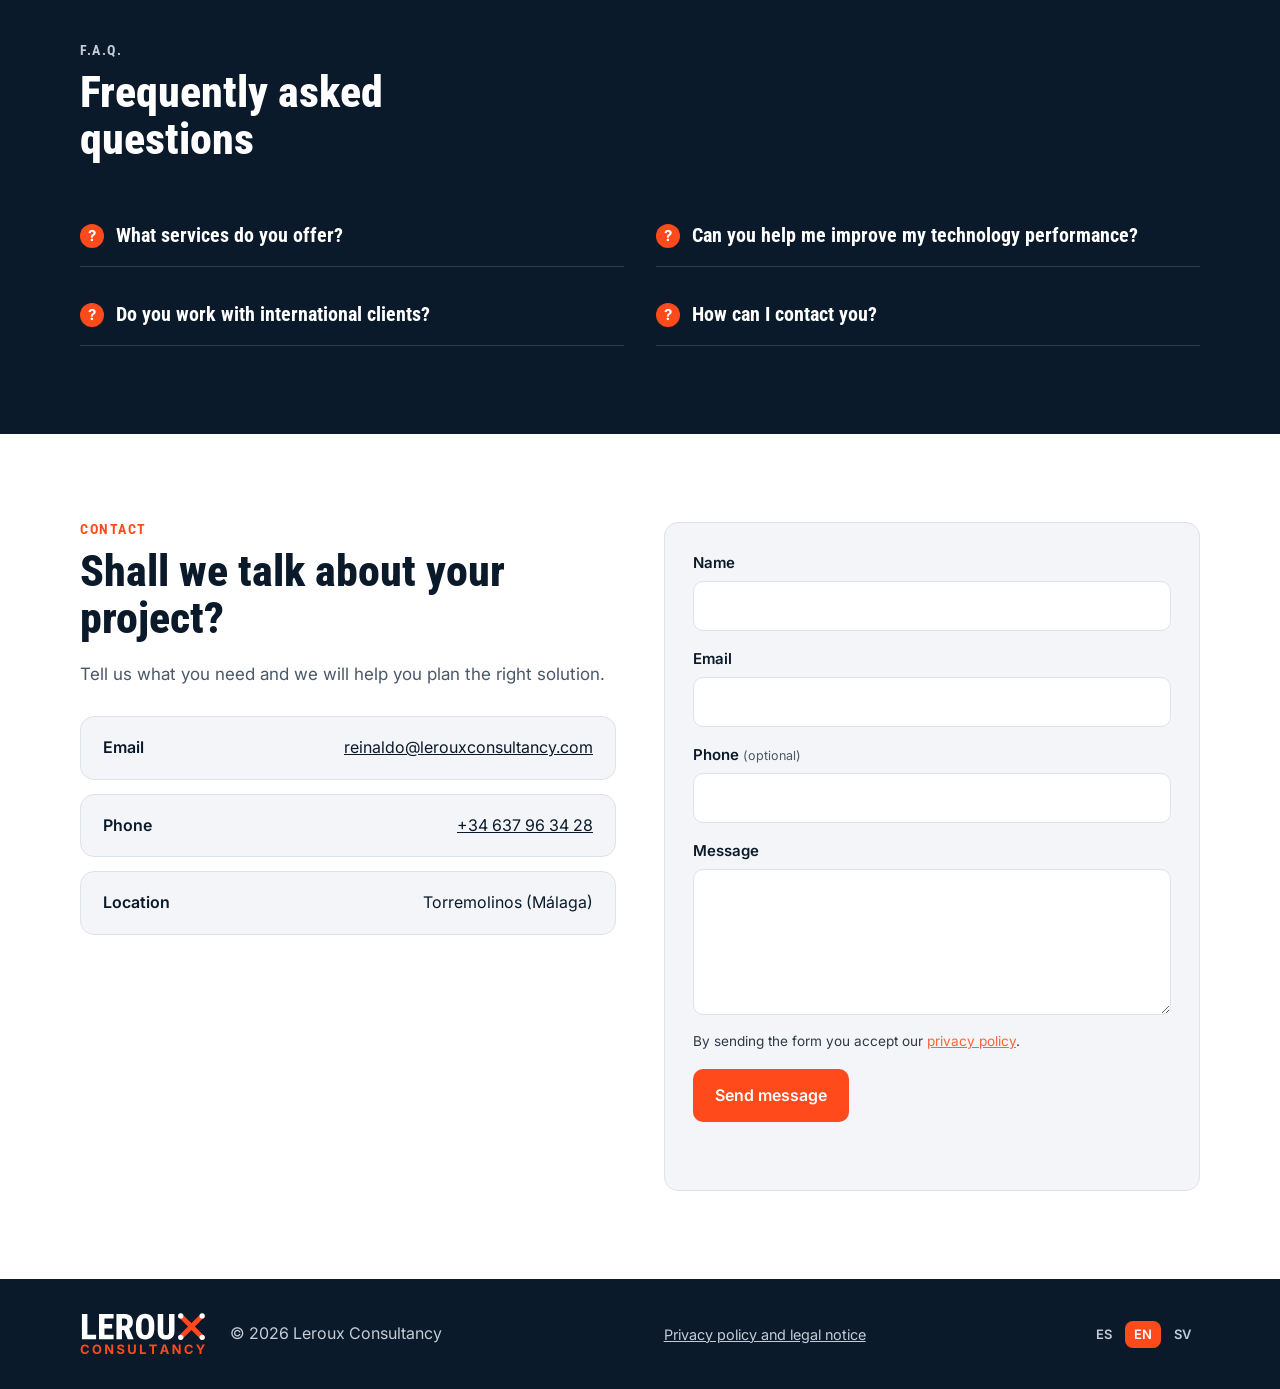
==== commit 88d52042: "Add the company phone number to the contact section Co-Authored-By: Claude Opus 5.5 <noreply@anthrop" ====
--- a/en/index.html
+++ b/en/index.html
@@ -99,7 +99,7 @@
         <p class="eyebrow">Contact</p>
         <h2>Shall we talk about your project?</h2>
         <p class="section-lead">Tell us what you need and we will help you plan the right solution.</p>
-        <ul class="contact-list"><li><span>Email</span><a href="mailto:reinaldo@lerouxconsultancy.com">reinaldo@lerouxconsultancy.com</a></li><li><span>Phone</span><em class="todo">Pending</em></li><li><span>Location</span>Torremolinos (Málaga)</li></ul>
+        <ul class="contact-list"><li><span>Email</span><a href="mailto:reinaldo@lerouxconsultancy.com">reinaldo@lerouxconsultancy.com</a></li><li><span>Phone</span><a href="tel:+34637963428">+34 637 96 34 28</a></li><li><span>Location</span>Torremolinos (Málaga)</li></ul>
       </div>
       <form class="contact-form" id="contact-form" data-key="" data-ok="Thank you! We received your message and will get back to you soon." data-error="Your message could not be sent. Please try again or email us." data-sending="Sending…" novalidate>
         <input type="hidden" name="subject" value="New message from lerouxconsultancy.com">
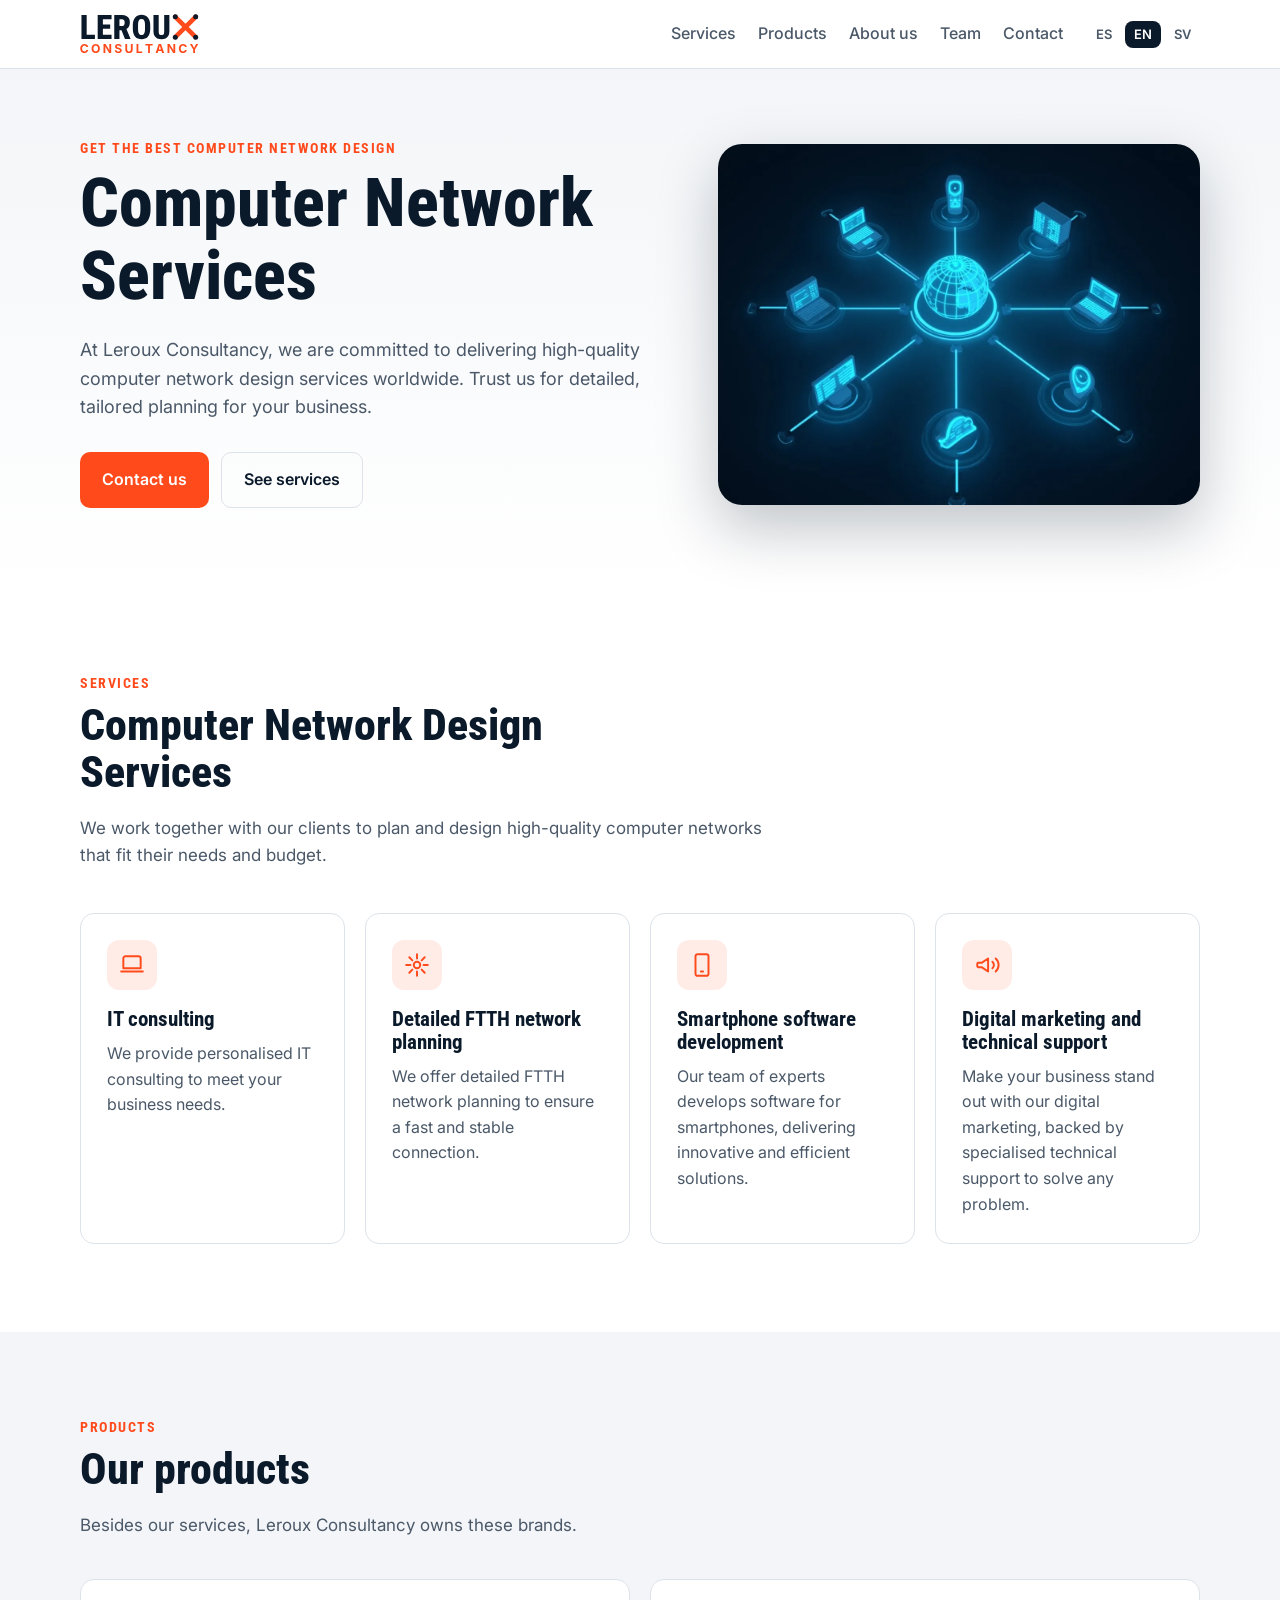
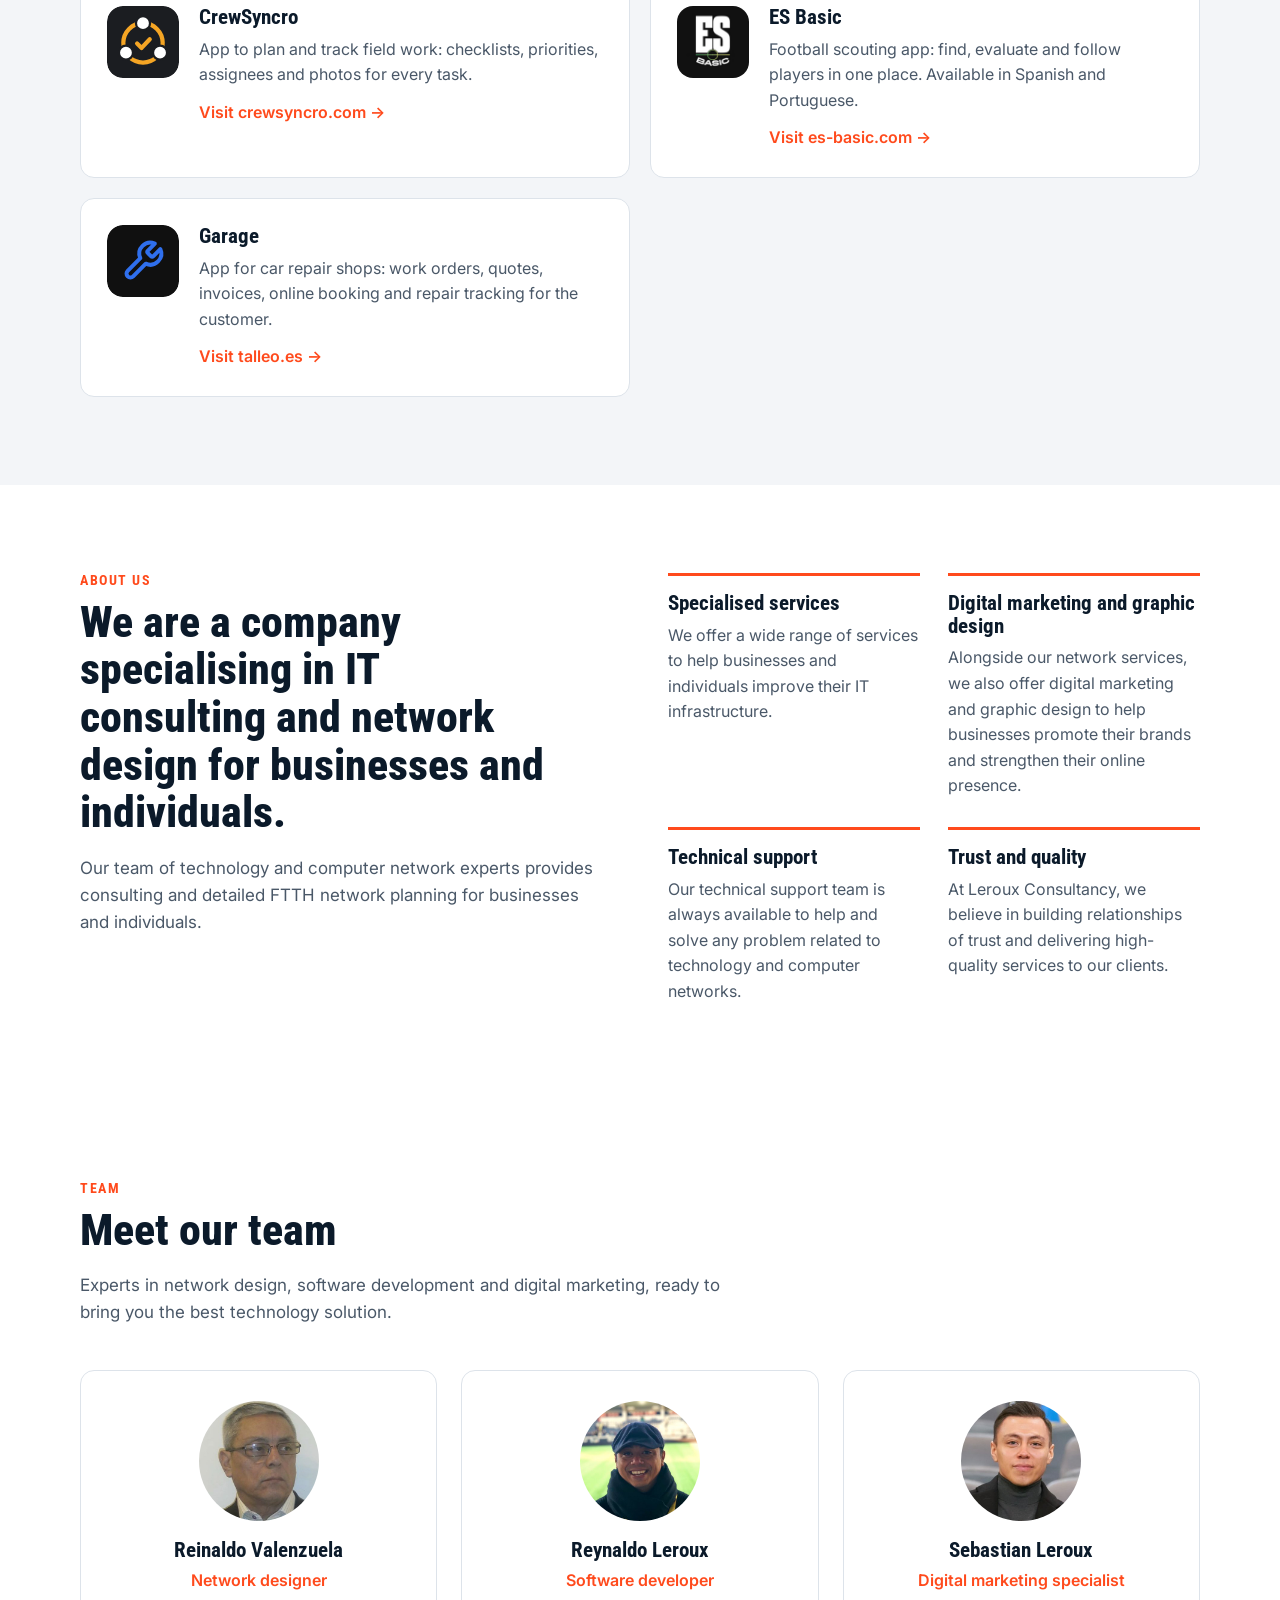
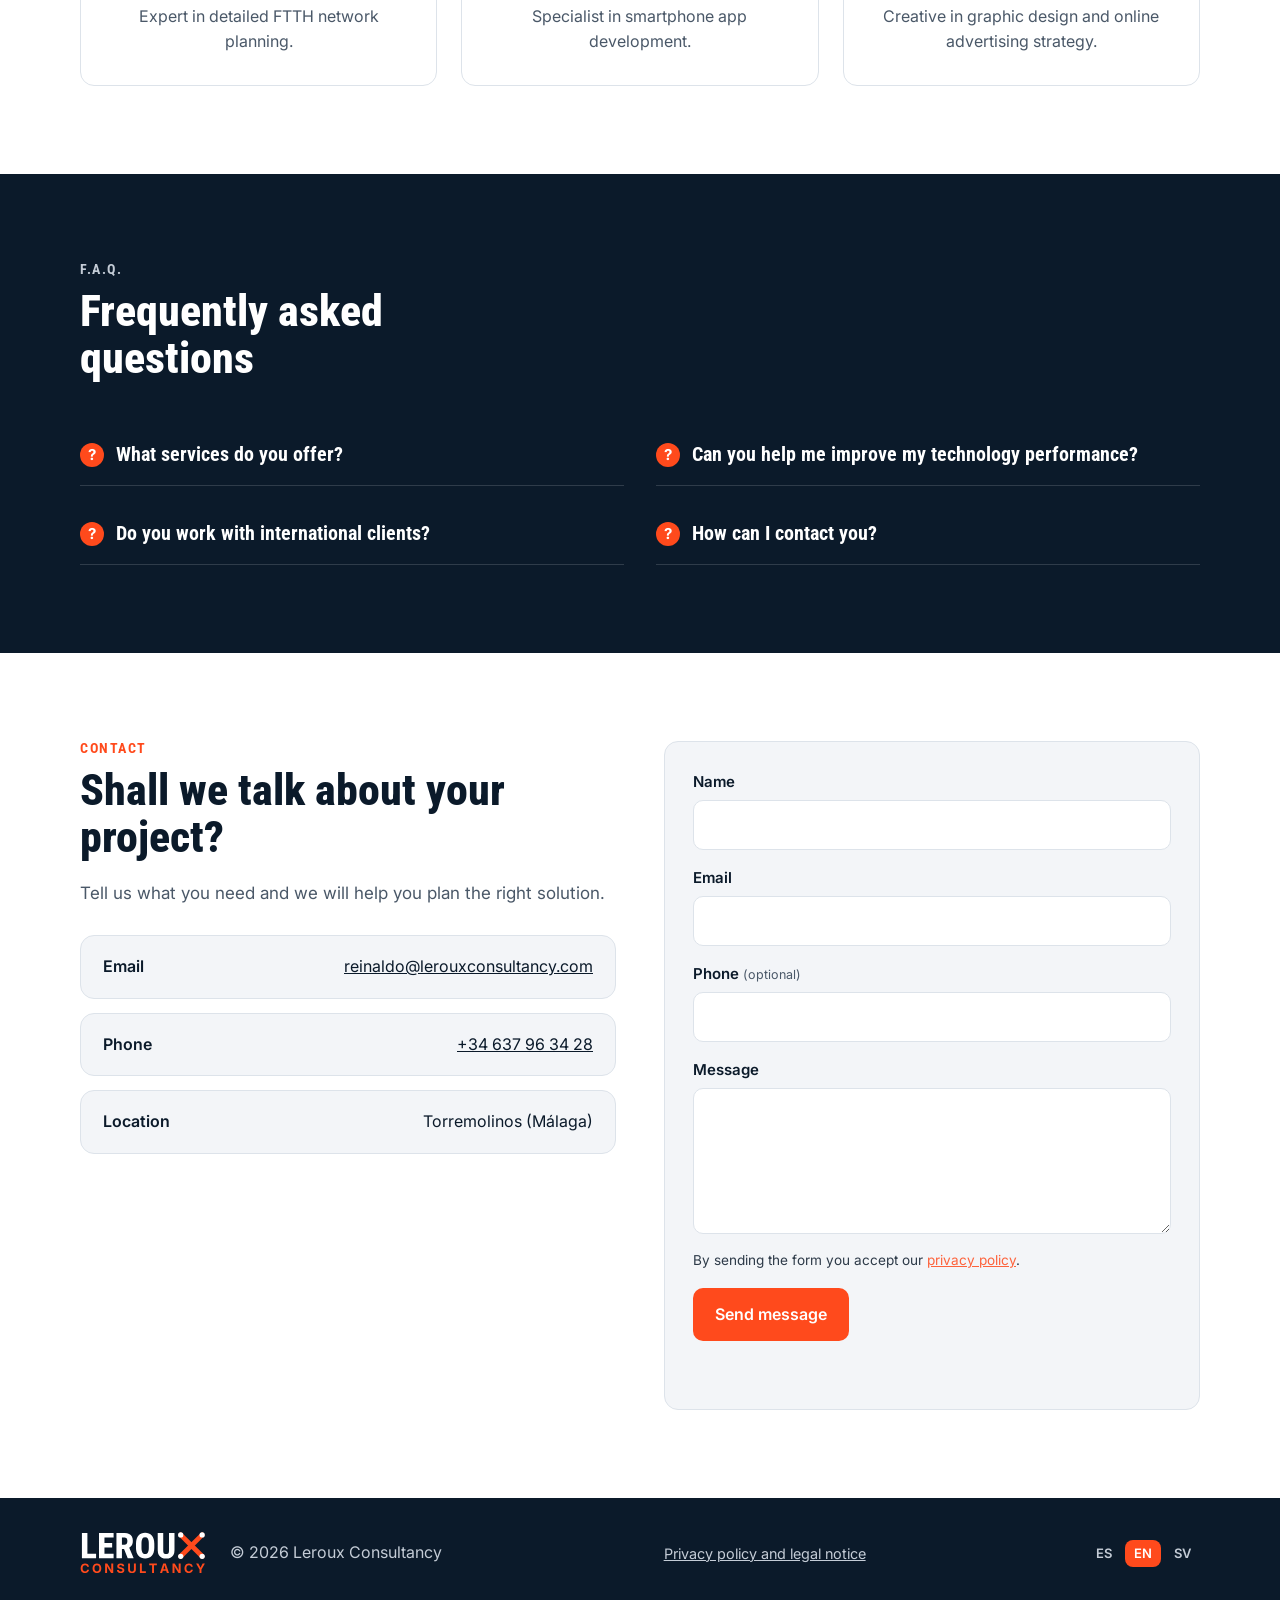
==== commit 1f2e9cbf: "Add Garage (talleo.es) to the products section Co-Authored-By: Claude Opus 5.5 <noreply@anthropic.co" ====
--- a/en/index.html
+++ b/en/index.html
@@ -11,7 +11,7 @@
 <link rel="preconnect" href="https://fonts.googleapis.com">
 <link rel="preconnect" href="https://fonts.gstatic.com" crossorigin>
 <link href="https://fonts.googleapis.com/css2?family=Inter:wght@400;500;600&family=Roboto+Condensed:wght@600;700;800&display=swap" rel="stylesheet">
-<link rel="stylesheet" href="../assets/styles.css?v=14a67b7d">
+<link rel="stylesheet" href="../assets/styles.css?v=f7cd1884">
 </head>
 <body>
 <header class="site-header">
@@ -61,7 +61,7 @@
       <p class="eyebrow">Products</p>
       <h2>Our products</h2>
       <p class="section-lead">Besides our services, Leroux Consultancy owns these brands.</p>
-      <div class="products"><article class="product"><img src="../assets/crewsyncro.svg" alt="" width="72" height="72"><div><h3>CrewSyncro</h3><p>App to plan and track field work: checklists, priorities, assignees and photos for every task.</p><a class="product-link" href="https://www.crewsyncro.com" target="_blank" rel="noopener">Visit crewsyncro.com →</a></div></article><article class="product"><img src="../assets/esbasic.png" alt="" width="72" height="72"><div><h3>ES Basic</h3><p>Football scouting app: find, evaluate and follow players in one place. Available in Spanish and Portuguese.</p><a class="product-link" href="https://es-basic.com" target="_blank" rel="noopener">Visit es-basic.com →</a></div></article></div>
+      <div class="products"><article class="product"><img src="../assets/crewsyncro.svg" alt="" width="72" height="72"><div><h3>CrewSyncro</h3><p>App to plan and track field work: checklists, priorities, assignees and photos for every task.</p><a class="product-link" href="https://www.crewsyncro.com" target="_blank" rel="noopener">Visit crewsyncro.com →</a></div></article><article class="product"><img src="../assets/esbasic.png" alt="" width="72" height="72"><div><h3>ES Basic</h3><p>Football scouting app: find, evaluate and follow players in one place. Available in Spanish and Portuguese.</p><a class="product-link" href="https://es-basic.com" target="_blank" rel="noopener">Visit es-basic.com →</a></div></article><article class="product"><img src="../assets/garage.svg" alt="" width="72" height="72"><div><h3>Garage</h3><p>App for car repair shops: work orders, quotes, invoices, online booking and repair tracking for the customer.</p><a class="product-link" href="https://talleo.es" target="_blank" rel="noopener">Visit talleo.es →</a></div></article></div>
     </div>
   </section>
 
@@ -101,7 +101,7 @@
         <p class="section-lead">Tell us what you need and we will help you plan the right solution.</p>
         <ul class="contact-list"><li><span>Email</span><a href="mailto:reinaldo@lerouxconsultancy.com">reinaldo@lerouxconsultancy.com</a></li><li><span>Phone</span><a href="tel:+34637963428">+34 637 96 34 28</a></li><li><span>Location</span>Torremolinos (Málaga)</li></ul>
       </div>
-      <form class="contact-form" id="contact-form" data-key="" data-ok="Thank you! We received your message and will get back to you soon." data-error="Your message could not be sent. Please try again or email us." data-sending="Sending…" novalidate>
+      <form class="contact-form" id="contact-form" data-key="dae1cfb2-2237-4954-9fbf-cf61cbe80f8d" data-ok="Thank you! We received your message and will get back to you soon." data-error="Your message could not be sent. Please try again or email us." data-sending="Sending…" novalidate>
         <input type="hidden" name="subject" value="New message from lerouxconsultancy.com">
         <input type="checkbox" name="botcheck" class="hp" tabindex="-1" autocomplete="off" aria-hidden="true">
         <label>Name<input name="name" autocomplete="name" required></label>
@@ -123,6 +123,6 @@
     <div class="lang"><a href="../" hreflang="es" lang="es">ES</a><a href="../en/" hreflang="en" lang="en" aria-current="true">EN</a><a href="../sv/" hreflang="sv" lang="sv">SV</a></div>
   </div>
 </footer>
-<script src="../assets/site.js?v=14a67b7d" defer></script>
+<script src="../assets/site.js?v=f7cd1884" defer></script>
 </body>
 </html>
